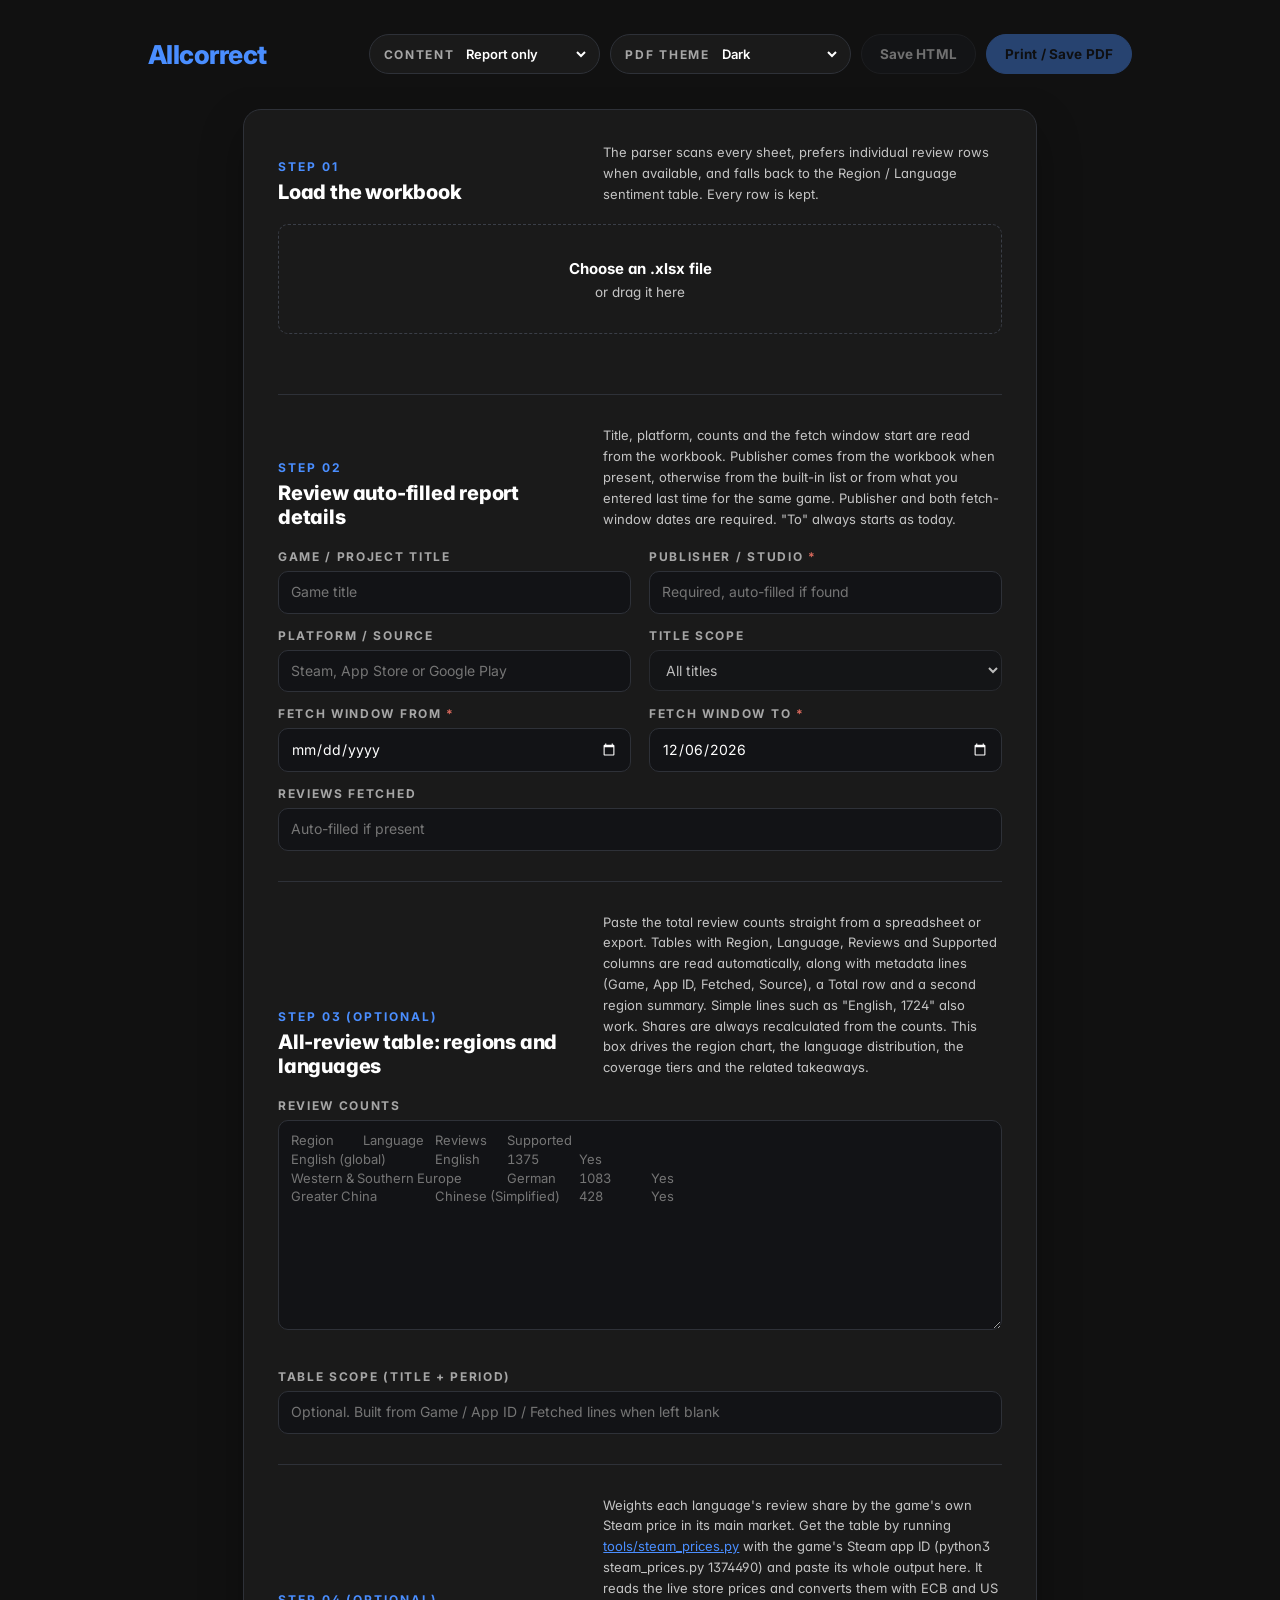
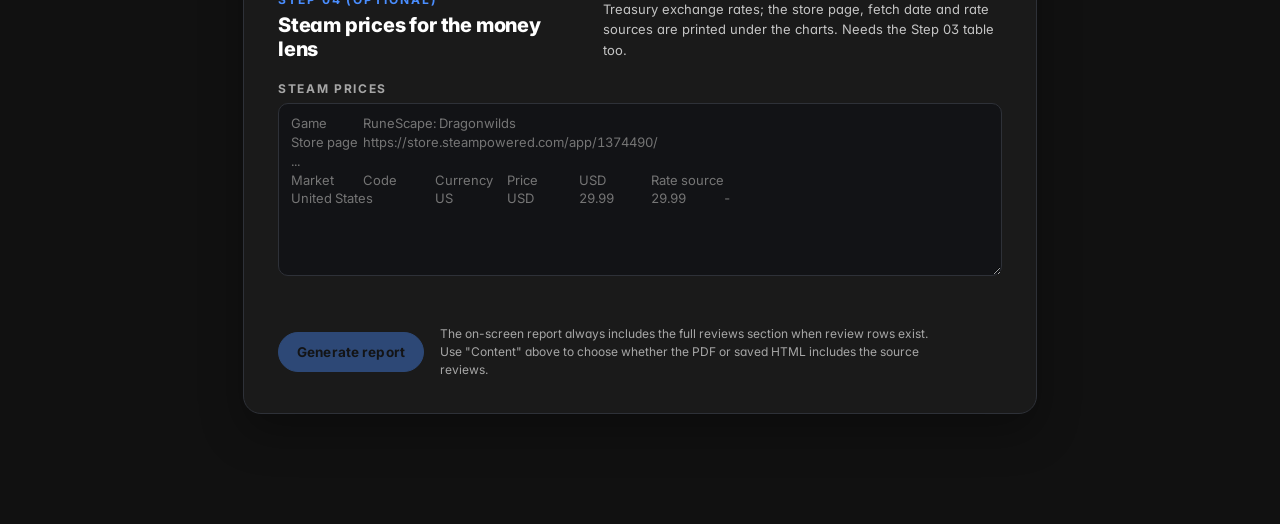
==== index.html @ 09faed77 "Drop the analysed count from the report and form The report now states only reviews fetched and play" ====
<!DOCTYPE html>
<html lang="en">
<head>
  <meta charset="UTF-8">
  <meta name="viewport" content="width=device-width, initial-scale=1.0">
  <title>Allcorrect Sentiment Report Generator</title>
  <link rel="preconnect" href="https://fonts.googleapis.com">
  <link rel="preconnect" href="https://fonts.gstatic.com" crossorigin>
  <link href="https://fonts.googleapis.com/css2?family=Inter:wght@400;500;600;700;800&display=swap" rel="stylesheet">
  <link rel="stylesheet" href="styles.css?v=20261109e">
</head>
<body>

<div class="app-shell">
  <div class="toolbar no-print">
    <div class="brand-lockup">
      <div class="brand-mark"><span class="name">Allcorrect</span></div>
      <span class="tag">Sentiment report generator</span>
    </div>
    <div class="toolbar-actions">
      <label class="print-control" for="printMode">
        <span>Content</span>
        <select id="printMode">
          <option value="report">Report only</option>
          <option value="report-reviews">Report + reviews</option>
        </select>
      </label>
      <label class="print-control" for="printTheme">
        <span>PDF theme</span>
        <select id="printTheme">
          <option value="dark">Dark</option>
          <option value="light">Light (saves ink)</option>
        </select>
      </label>
      <button id="saveHtmlBtn" disabled title="Download the report as one self-contained HTML file">Save HTML</button>
      <button id="downloadBtn" class="primary" disabled>Print / Save PDF</button>
    </div>
  </div>

  <div class="panel no-print" id="setupPanel">
    <div class="panel-head">
      <div>
        <div class="step-label">Step 01</div>
        <h2>Load the workbook</h2>
      </div>
      <p class="hint">The parser scans every sheet, prefers individual review rows when available, and falls back to the Region / Language sentiment table. Every row is kept.</p>
    </div>

    <div class="dropzone" id="dropzone">
      <strong>Choose an .xlsx file</strong>
      <span>or drag it here</span>
    </div>
    <input type="file" id="fileInput" accept=".xlsx,.xls">
    <div class="status-line" id="statusLine"></div>

    <div class="panel-divider"></div>

    <div class="panel-head details-head">
      <div>
        <div class="step-label">Step 02</div>
        <h2>Review auto-filled report details</h2>
      </div>
      <p class="hint">Title, platform, counts and the fetch window start are read from the workbook. Publisher comes from the workbook when present, otherwise from the built-in list or from what you entered last time for the same game. Publisher and both fetch-window dates are required. "To" always starts as today.</p>
    </div>

    <div class="field-grid">
      <div class="field">
        <label for="f-gameTitle">Game / project title</label>
        <input id="f-gameTitle" placeholder="Game title">
      </div>
      <div class="field">
        <label for="f-publisher">Publisher / studio <span class="required-mark" aria-hidden="true">*</span></label>
        <input id="f-publisher" placeholder="Required, auto-filled if found" required aria-required="true">
      </div>
      <div class="field">
        <label for="f-platform">Platform / source</label>
        <input id="f-platform" placeholder="Steam, App Store or Google Play">
      </div>
      <div class="field">
        <label for="f-productFilter">Title scope</label>
        <select id="f-productFilter" disabled>
          <option value="">All titles</option>
        </select>
      </div>
      <div class="field">
        <label for="f-periodFrom">Fetch window from <span class="required-mark" aria-hidden="true">*</span></label>
        <input id="f-periodFrom" type="date" required aria-required="true">
      </div>
      <div class="field">
        <label for="f-periodTo">Fetch window to <span class="required-mark" aria-hidden="true">*</span></label>
        <input id="f-periodTo" type="date" required aria-required="true">
      </div>
      <div class="field span2">
        <label for="f-fetched">Reviews fetched</label>
        <input id="f-fetched" placeholder="Auto-filled if present">
      </div>
    </div>

    <div class="panel-divider"></div>
    <div class="panel-head details-head">
      <div>
        <div class="step-label">Step 03 (optional)</div>
        <h2>All-review table: regions and languages</h2>
      </div>
      <p class="hint">Paste the total review counts straight from a spreadsheet or export. Tables with Region, Language, Reviews and Supported columns are read automatically, along with metadata lines (Game, App ID, Fetched, Source), a Total row and a second region summary. Simple lines such as "English, 1724" also work. Shares are always recalculated from the counts. This box drives the region chart, the language distribution, the coverage tiers and the related takeaways.</p>
    </div>
    <div class="field-grid">
      <div class="field span2">
        <label for="f-marketTable">Review counts</label>
        <textarea id="f-marketTable" rows="10" spellcheck="false" placeholder="Region&#9;Language&#9;Reviews&#9;Supported&#10;English (global)&#9;English&#9;1375&#9;Yes&#10;Western &amp; Southern Europe&#9;German&#9;1083&#9;Yes&#10;Greater China&#9;Chinese (Simplified)&#9;428&#9;Yes"></textarea>
        <div class="field-note" id="marketNote" aria-live="polite"></div>
      </div>
      <div class="field span2">
        <label for="f-marketScope">Table scope (title + period)</label>
        <input id="f-marketScope" placeholder="Optional. Built from Game / App ID / Fetched lines when left blank">
      </div>
    </div>

    <div class="panel-divider"></div>
    <div class="panel-head details-head">
      <div>
        <div class="step-label">Step 04 (optional)</div>
        <h2>Steam prices for the money lens</h2>
      </div>
      <p class="hint">Weights each language's review share by the game's own Steam price in its main market. Get the table by running <a href="tools/steam_prices.py" download>tools/steam_prices.py</a> with the game's Steam app ID (python3 steam_prices.py 1374490) and paste its whole output here. It reads the live store prices and converts them with ECB and US Treasury exchange rates; the store page, fetch date and rate sources are printed under the charts. Needs the Step 03 table too.</p>
    </div>
    <div class="field-grid">
      <div class="field span2">
        <label for="f-priceTable">Steam prices</label>
        <textarea id="f-priceTable" rows="8" spellcheck="false" placeholder="Game&#9;RuneScape: Dragonwilds&#10;Store page&#9;https://store.steampowered.com/app/1374490/&#10;...&#10;Market&#9;Code&#9;Currency&#9;Price&#9;USD&#9;Rate source&#10;United States&#9;US&#9;USD&#9;29.99&#9;29.99&#9;-"></textarea>
        <div class="field-note" id="priceNote" aria-live="polite"></div>
      </div>
    </div>

    <div class="panel-actions">
      <button id="generateBtn" class="primary" disabled>Generate report</button>
      <span class="action-note">The on-screen report always includes the full reviews section when review rows exist. Use "Content" above to choose whether the PDF or saved HTML includes the source reviews.</span>
    </div>
  </div>

  <div id="report"></div>
</div>

  <script src="app.js?v=20261109e"></script>
</body>
</html>
---- styles.css ----
/* ============================================================
   Allcorrect Sentiment Report

   1. Tokens          colours, type scale, spacing scale
   2. App chrome      toolbar, setup panel, form
   3. Document shell  cover / report flow / reviews + print rules
   4. Components      sections, cards, charts, tables
   5. Cover
   6. Reviews

   Look and feel follows the Allcorrect market research reports:
   neutral near-black pages, one brand blue, outlined cards,
   numbered uppercase eyebrows and Inter for everything.

   Spacing rule: components never set outer margins. Vertical gaps
   come from the flow rules in "Document flow" so every section
   uses the same rhythm.
   ============================================================ */

/* ---------- 1. Tokens ---------- */
:root{
  color-scheme:dark;

  --bg-app:        #111111;   /* behind the pages, on screen only */
  --bg:            #1a1a1a;   /* report page */
  --bg-panel:      #1a1a1a;
  --bg-card:       #17191e;   /* inside outlined cards */
  --bg-input:      #121316;
  --line:          #2e3138;
  --line-soft:     #26282d;
  --rule:          #3a3a3a;   /* table header and region rules */
  --rule-soft:     #2a2a2a;
  --rule-axis:     #44474f;
  --ml-reviews:    #8c8c8c;   /* grey bar in the money lens */
  --on-slice:      #0f1114;   /* percent printed on a pie slice */
  --on-slice-3:    #0f1114;
  --on-slice-4:    #0f1114;
  --on-slice-other:#ffffff;
  --blue:          #4a8eff;   /* the one brand blue */
  --blue-hover:    #6aa2ff;
  --blue-soft:     rgba(74,142,255,.12);
  --blue-track:    #232a38;
  --yellow:        #ffd84d;   /* highlight tier and call to action */
  --text:          #ffffff;
  --text-body:     #e6e6e6;
  --text-dim:      #c4c4c4;
  --text-faint:    #a6a6a6;
  --head-gray:     #b0b0b0;   /* table column headings */

  /* sentiment tones (see .tone-* below). Mid-lightness, moderate chroma so they
     read calm on the dark page; validated as a set for colour-blind separation
     (worst pair CVD dE 9.9, normal-vision dE 19.9) and >= 3:1 on --bg-card. */
  --neg:  #b15541;  --neg-rgb:  177,85,65;     /* Negative: brick */
  --req:  #9879cc;  --req-rgb:  152,121,204;   /* Request: soft violet */
  --pos:  #009c89;  --pos-rgb:  0,156,137;     /* Positive: deep teal */
  --oth:  #858a93;  --oth-rgb:  133,138,147;   /* anything else: slate */

  /* UI status colours (form messages only, never data) */
  --red:   #d9695c;
  --green: #3fae95;
  --amber: #d4a64e;

  /* region pie charts: the five Olympic ring colours in ring order (largest region
     first), as rich tones for a dark page. The black ring becomes silver, as the rings
     do on dark backgrounds; red leans raspberry so it stays apart from green for
     colour-blind readers. Validated on --bg-card, all pairs: CVD dE 10.7,
     normal-vision dE 18.8, every slice >= 3:1. */
  --s1: #1881e1;   /* blue */
  --s2: #f0bb3b;   /* gold */
  --s3: #e4e6ea;   /* silver (the black ring) */
  --s4: #5aa832;   /* green */
  --s5: #db428c;   /* raspberry red */
  --s-other: #4b4f57;

  --font-display: "Inter", -apple-system, BlinkMacSystemFont, "Segoe UI", Arial, sans-serif;
  --font-body:    "Inter", -apple-system, BlinkMacSystemFont, "Segoe UI", Arial, sans-serif;
  --font-numeric: "Inter", -apple-system, BlinkMacSystemFont, "Segoe UI", Arial, sans-serif;
  --display-weight: 800;

  /* type scale (report) */
  --fs-label: 12px;      /* UPPERCASE labels */
  --fs-small: 13px;      /* details, legends, captions under values */
  --fs-body:  14.5px;    /* prose, table cells, chart rows */
  --fs-lede:  16px;
  --fs-h2:    34px;
  --fs-h3:    18px;
  --lh-body:  1.6;
  --ls-label: .14em;
  --ls-eyebrow: .16em;

  /* spacing scale */
  --sp-1: 4px;  --sp-2: 8px;  --sp-3: 12px;  --sp-4: 16px;
  --sp-5: 24px; --sp-6: 32px; --sp-7: 56px;

  --radius-card: 18px;
  --radius-sm:   10px;
  --border-card: 2px solid var(--blue);
  --ease: cubic-bezier(.2,.7,.2,1);

  --page-w: 794px;
  --page-h: 1123px;
  --page-pad-x: 58px;
  --page-pad-top: 64px;
  --page-pad-bottom: 64px;
}

*{ box-sizing:border-box; }
html,body{ margin:0; padding:0; }
html{ scroll-behavior:smooth; }
body{
  background:var(--bg-app);
  color:var(--text);
  font-family:var(--font-body);
  font-feature-settings:"cv11" 1,"ss01" 1;
  -webkit-font-smoothing:antialiased;
  -moz-osx-font-smoothing:grayscale;
  text-rendering:optimizeLegibility;
}
::selection{ background:rgba(74,142,255,.35); }

/* Numeric columns align; standalone hero numbers keep proportional figures. */
.tl-y,
.tl-lab,
.tl-range,
.cell-count,
.tbl .num,
.cover-meta-period .m-value{
  font-variant-numeric:tabular-nums lining-nums;
  font-feature-settings:"tnum" 1,"lnum" 1;
}

:focus-visible{
  outline:2px solid var(--blue);
  outline-offset:2px;
}

/* ---------- 2. App chrome ---------- */
.app-shell{
  min-height:100vh;
  display:flex;
  flex-direction:column;
  align-items:center;
  padding:34px 20px 84px;
}

.toolbar{
  position:sticky;
  top:0;
  z-index:10;
  width:100%;
  max-width:calc(var(--page-w) + 190px);
  display:flex;
  align-items:center;
  justify-content:space-between;
  gap:20px;
  margin:-12px 0 22px;
  padding:12px 0;
  background:var(--bg-app);
  border-bottom:1px solid transparent;
}
.brand-lockup .tag{ display:none; }
.brand-lockup{ display:flex; align-items:baseline; gap:12px; }
.brand-mark{ display:flex; align-items:baseline; }
.brand-mark .name{
  font-family:var(--font-display);
  font-weight:800;
  font-size:26px;
  letter-spacing:-.02em;
  color:var(--blue);
}
.brand-lockup .tag{
  font-size:12px;
  font-weight:700;
  color:var(--text-faint);
  letter-spacing:var(--ls-label);
  text-transform:uppercase;
}

.toolbar-actions{ display:flex; align-items:center; gap:10px; flex-wrap:wrap; }
.print-control{
  display:flex;
  align-items:center;
  gap:8px;
  height:40px;
  padding:0 10px 0 14px;
  border:1px solid var(--line);
  border-radius:999px;
  background:var(--bg-panel);
}
.print-control span{
  font-size:12px;
  font-weight:700;
  color:var(--text-faint);
  text-transform:uppercase;
  letter-spacing:var(--ls-label);
  white-space:nowrap;
}
.print-control select{
  border:0;
  outline:0;
  background:transparent;
  color:var(--text);
  font-family:var(--font-body);
  font-size:13px;
  font-weight:600;
  cursor:pointer;
}
.print-control select option{ background:var(--bg-panel); color:var(--text); }

button{
  font-family:var(--font-body);
  font-size:13.5px;
  font-weight:700;
  letter-spacing:.01em;
  height:40px;
  border-radius:999px;
  padding:0 18px;
  border:1px solid var(--line);
  background:var(--bg-card);
  color:var(--text);
  cursor:pointer;
  transition:border-color .2s var(--ease), background .2s var(--ease), transform .2s var(--ease), box-shadow .2s var(--ease);
}
button:hover{ border-color:var(--blue); }
button:active{ transform:translateY(1px); }
button:disabled{ opacity:.4; cursor:not-allowed; transform:none; }
button.primary{
  background:var(--blue);
  border-color:var(--blue);
  color:#0b0d12;
}
button.primary:hover:not(:disabled){
  background:var(--blue-hover);
  box-shadow:0 6px 20px rgba(74,142,255,.28);
}
input[type="file"]{ display:none; }

.panel{
  width:100%;
  max-width:var(--page-w);
  background:var(--bg-panel);
  border:1px solid var(--line);
  border-radius:var(--radius-card);
  padding:32px 34px 34px;
  margin-bottom:26px;
  box-shadow:0 18px 44px rgba(0,0,0,.3);
}
.panel-head{
  display:grid;
  grid-template-columns:1fr 1.35fr;
  gap:30px;
  align-items:end;
  margin-bottom:20px;
}
.panel-head h2{
  font-family:var(--font-display);
  font-weight:800;
  font-size:20px;
  letter-spacing:-.01em;
  line-height:1.2;
  margin:6px 0 0;
}
.step-label{
  font-size:12px;
  font-weight:700;
  letter-spacing:var(--ls-eyebrow);
  text-transform:uppercase;
  color:var(--blue);
}
.panel p.hint{
  color:var(--text-dim);
  font-size:13px;
  line-height:1.6;
  margin:0;
}
.panel-divider{ height:1px; background:var(--line); margin:30px 0; }
.details-head{ margin-bottom:6px; }

.dropzone{
  border:1.5px dashed #3a3e47;
  border-radius:var(--radius-sm);
  min-height:110px;
  padding:28px 20px;
  display:flex;
  flex-direction:column;
  align-items:center;
  justify-content:center;
  gap:6px;
  color:var(--text-dim);
  font-size:13.5px;
  cursor:pointer;
  transition:border-color .2s var(--ease), background .2s var(--ease);
}
.dropzone:hover,.dropzone.drag{ border-color:var(--blue); background:var(--blue-soft); }
.dropzone strong{ color:var(--text); font-size:15px; }
.dropzone .filename{
  margin-top:8px;
  color:var(--green);
  font-size:13px;
  font-weight:600;
  text-align:center;
}

.status-line{
  font-size:13px;
  line-height:1.55;
  color:var(--text-dim);
  margin-top:12px;
  min-height:18px;
}
.status-line.error{ color:var(--red); }
.status-line.ok{ color:var(--green); }
.status-line.warn{ color:var(--amber); }

.field-grid{
  display:grid;
  grid-template-columns:1fr 1fr;
  gap:14px 18px;
  margin-top:20px;
}
.field{ display:flex; flex-direction:column; gap:7px; }
.field.span2{ grid-column:1 / -1; }
.field label{
  font-size:12px;
  font-weight:700;
  letter-spacing:var(--ls-label);
  text-transform:uppercase;
  color:var(--text-faint);
}
.field input,
.field textarea,
.field select{
  width:100%;
  font-family:var(--font-body);
  background:var(--bg-input);
  border:1px solid var(--line);
  border-radius:var(--radius-sm);
  padding:10px 12px;
  color:var(--text);
  font-size:14px;
  line-height:1.45;
  transition:border-color .2s var(--ease), box-shadow .2s var(--ease);
}
.field textarea{
  resize:vertical;
  font-size:13px;
  font-variant-numeric:tabular-nums;
  tab-size:18;
}
.field input:focus,.field textarea:focus,.field select:focus{
  outline:none;
  border-color:var(--blue);
  box-shadow:0 0 0 3px rgba(74,142,255,.14);
}
.required-mark{ color:var(--red); }
.field input[type="date"]{ min-height:40px; cursor:pointer; }
.field input.field-error{
  border-color:var(--red);
  box-shadow:0 0 0 3px rgba(217,105,92,.14);
}
.field-note{
  font-size:12.5px;
  line-height:1.5;
  color:var(--text-faint);
  min-height:18px;
}
.field-note.ok{ color:var(--green); }
.field-note.warn{ color:var(--amber); }
.panel-actions{
  display:flex;
  align-items:center;
  gap:16px;
  margin-top:24px;
}
.action-note{
  font-size:12px;
  line-height:1.5;
  color:var(--text-faint);
  max-width:500px;
}

/* ---------- 3. Document shell ---------- */
#report{
  display:flex;
  flex-direction:column;
  align-items:center;
  gap:var(--sp-5);
  width:100%;
  font-size:var(--fs-body);
  line-height:var(--lh-body);
}
.doc-cover,.doc-flow,.doc-reviews{
  width:var(--page-w);
  background:var(--bg);
  border:1px solid #232323;
  border-radius:6px;
  box-shadow:0 24px 60px rgba(0,0,0,.45);
}
.doc-flow,.doc-reviews{
  padding:var(--page-pad-top) var(--page-pad-x) var(--page-pad-bottom);
}
#report,.doc-cover,.doc-flow,.doc-reviews,.section{ scroll-margin-top:76px; }
@media screen and (prefers-reduced-motion:no-preference){
  #report > *{ animation:page-in .5s var(--ease) both; }
  #report > *:nth-child(2){ animation-delay:.06s; }
  #report > *:nth-child(3){ animation-delay:.12s; }
  @keyframes page-in{ from{ opacity:0; transform:translateY(12px); } to{ opacity:1; transform:none; } }
}

/* Tone variables: every coloured component reads --tone / --tone-rgb / --on-tone. */
.tone-negative{ --tone:var(--neg); --tone-rgb:var(--neg-rgb); --on-tone:#ffffff; }
.tone-request { --tone:var(--req); --tone-rgb:var(--req-rgb); --on-tone:#121016; }
.tone-positive{ --tone:var(--pos); --tone-rgb:var(--pos-rgb); --on-tone:#0b1513; }
.tone-other   { --tone:var(--oth); --tone-rgb:var(--oth-rgb); --on-tone:#111316; }

/* ---------- Document flow (the one place vertical rhythm is defined) ---------- */
.section{ margin-top:var(--sp-7); }
.section:first-child{ margin-top:0; }
.section-head{
  margin-bottom:var(--sp-5);
  break-after:avoid;
  break-inside:avoid;
}
.section-head > * + *{ margin-top:14px; }
.section-head > .eyebrow + .section-title{ margin-top:18px; }
.section > * + *{ margin-top:var(--sp-4); }
.block > * + *{ margin-top:var(--sp-4); }

.eyebrow{
  margin:0;
  font-size:12.5px;
  font-weight:700;
  line-height:1.4;
  letter-spacing:var(--ls-eyebrow);
  text-transform:uppercase;
  color:var(--blue);
}
.section-title{
  font-family:var(--font-display);
  font-weight:var(--display-weight);
  font-size:var(--fs-h2);
  line-height:1.15;
  letter-spacing:-.025em;
  color:var(--text);
  margin:0;
  max-width:100%;
  text-wrap:balance;
}
.section-title .hl{ color:var(--blue); }
.how-to-read{
  margin:0;
  max-width:640px;
  font-size:var(--fs-lede);
  line-height:1.6;
  color:var(--text-dim);
  text-wrap:pretty;
}

/* ---------- 4. Components ---------- */
.block{
  border:var(--border-card);
  border-radius:var(--radius-card);
  background:var(--bg-card);
  padding:28px;
  break-inside:avoid;
}
.block.splittable{ break-inside:auto; }
.block-head > * + *{ margin-top:var(--sp-1); }
.block-label{
  font-size:var(--fs-label);
  font-weight:700;
  letter-spacing:var(--ls-label);
  text-transform:uppercase;
  color:var(--blue);
}
.block-title{
  font-family:var(--font-display);
  font-size:17px;
  font-weight:700;
  line-height:1.35;
  letter-spacing:-.01em;
  color:var(--text);
  text-wrap:pretty;
}
.summary-text{
  margin:0;
  font-size:17px;
  line-height:1.65;
  color:var(--text-body);
  text-wrap:pretty;
}
.block-kicker{ font-size:var(--fs-small); color:var(--text-dim); }

.legend{
  display:flex;
  flex-wrap:wrap;
  gap:var(--sp-1) var(--sp-4);
  font-size:var(--fs-small);
  color:var(--text-dim);
}
.legend span{ white-space:nowrap; }
.dot{
  display:inline-block;
  width:8px;
  height:8px;
  margin-right:6px;
  border-radius:2px;
  background:var(--tone);
  vertical-align:0;
}

/* KPI tiles (hero numbers) */
.kpi-grid{
  display:grid;
  grid-template-columns:repeat(2,minmax(0,1fr));
  gap:var(--sp-4);
}
.kpi-grid.cols-3{ grid-template-columns:repeat(3,minmax(0,1fr)); }
.kpi-grid.cols-4{ grid-template-columns:repeat(4,minmax(0,1fr)); gap:var(--sp-3); }
.kpi-grid.cols-4 .kpi{ padding:16px 16px 14px; }
.kpi-grid.cols-4 .kpi-value{ font-size:28px; }
.kpi{
  padding:20px 24px 18px;
  border:var(--border-card);
  border-radius:var(--radius-card);
  background:var(--bg-card);
  break-inside:avoid;
  min-width:0;
}
.kpi-value{
  font-family:var(--font-display);
  font-weight:800;
  font-size:34px;
  line-height:1.1;
  letter-spacing:-.02em;
  color:var(--blue);
  overflow-wrap:anywhere;
}
.kpi-label{
  margin-top:8px;
  font-size:12px;
  font-weight:700;
  line-height:1.4;
  letter-spacing:var(--ls-label);
  text-transform:uppercase;
  color:var(--text-body);
}

/* Text cards (findings, method notes) */
.card-grid{
  display:grid;
  grid-template-columns:repeat(3,minmax(0,1fr));
  gap:var(--sp-4);
}
.card-grid.cols-2{ grid-template-columns:repeat(2,minmax(0,1fr)); }
.info-card{
  padding:24px 22px 26px;
  border:var(--border-card);
  border-radius:var(--radius-card);
  background:var(--bg-card);
  break-inside:avoid;
  min-width:0;
}
.info-card h3{
  margin:0 0 12px;
  font-family:var(--font-display);
  font-weight:700;
  font-size:var(--fs-h3);
  line-height:1.3;
  letter-spacing:-.01em;
  color:var(--text);
  text-wrap:balance;
}
.info-card p{
  margin:0;
  font-size:13.5px;
  line-height:1.65;
  color:var(--text-body);
  text-wrap:pretty;
}
.info-card p + p{ margin-top:10px; }

/* Bars */
.bar-rows{ display:flex; flex-direction:column; gap:var(--sp-3); }
.bar-row{
  display:grid;
  grid-template-columns:var(--label-w,150px) 1fr var(--value-w,60px);
  align-items:center;
  gap:var(--sp-3);
  min-height:28px;
}
.bar-row.product{ --label-w:200px; }
.bar-row .lang{ font-size:var(--fs-body); font-weight:500; overflow-wrap:anywhere; }
.bar-row .total{
  font-size:var(--fs-small);
  color:var(--text-dim);
  text-align:right;
  font-variant-numeric:tabular-nums;
}
.bar-track{
  display:flex;
  height:18px;
  overflow:hidden;
  border-radius:999px;
  background:var(--blue-track);
}
.bar-track.tall{ height:26px; }
.bar-fill{ display:flex; height:100%; gap:2px; }
.bar-seg{
  display:flex;
  align-items:center;
  justify-content:center;
  height:100%;
  min-width:0;
  overflow:hidden;
  font-size:12px;
  font-weight:700;
  color:var(--on-tone,var(--text));
  background:var(--tone);
}

/* Tables */
.tbl{ width:100%; border-collapse:collapse; font-size:var(--fs-body); }
.tbl thead{ display:table-header-group; }
.tbl thead th{
  padding:0 var(--sp-2) var(--sp-3);
  border-bottom:1px solid var(--rule);
  text-align:left;
  font-size:var(--fs-label);
  font-weight:700;
  letter-spacing:var(--ls-label);
  text-transform:uppercase;
  color:var(--head-gray);
}
.tbl td{
  padding:7px var(--sp-2);
  border-bottom:1px solid var(--line-soft);
  vertical-align:middle;
}
.tbl tr{ break-inside:avoid; }
.tbl tbody tr:nth-child(-n+2){ break-after:avoid; }
.tbl tbody tr:nth-last-child(-n+2){ break-before:avoid; }
.tbl .num{ text-align:right; }
.tbl .strong,.tbl .row-total{ font-weight:700; }
.tbl.breakdown{ table-layout:fixed; }
.tbl.breakdown th:nth-child(1),.tbl.breakdown th:nth-child(2){ width:21%; }
.tbl.breakdown .num{ text-align:center; }
.tbl.breakdown tr.region-start td{ border-top:1px solid var(--rule); }
.tbl.breakdown td.region{ font-weight:700; overflow-wrap:anywhere; }
.tbl.breakdown td.lang{ color:var(--text-dim); overflow-wrap:anywhere; }
.cell-count{
  display:inline-block;
  min-width:30px;
  padding:3px 8px;
  border-radius:6px;
  font-size:var(--fs-small);
  font-weight:700;
  background:var(--tone);
  color:var(--on-tone);
}
.cell-count.zero{ background:transparent; color:var(--text-faint); font-weight:500; }

/* Timeline: one dot per review, stacked by week, on an even time axis */
.tl-chart{ position:relative; padding-left:6px; padding-right:6px; }
.tl-chart.has-y{ padding-left:34px; }
.tl-plot{ position:relative; }
.tl-grid{
  position:absolute;
  left:0;
  right:0;
  height:1px;
  background:var(--line);
  opacity:.6;
}
.tl-grid.base{ opacity:1; background:var(--rule-axis); }
.tl-y{
  position:absolute;
  right:100%;
  margin-right:8px;
  transform:translateY(50%);
  font-size:var(--fs-label);
  line-height:1;
  color:var(--text-faint);
}
.tl-wk{
  position:absolute;
  bottom:0;
  display:flex;
  flex-direction:column-reverse;
  align-items:center;
}
.tl-wk.wrap{ flex-wrap:wrap; align-content:center; align-items:flex-start; }
.tl-dot{
  display:block;
  flex:none;
  border-radius:50%;
  background:var(--tone);
  border:1px solid rgba(0,0,0,.4);
}
.tl-dot.sm{ border:0; }
.tl-x{ position:relative; height:46px; }
.tl-tick{
  position:absolute;
  top:0;
  width:1px;
  height:4px;
  background:var(--rule-axis);
  transform:translateX(-.5px);
}
.tl-tick.major{ height:7px; background:var(--text-faint); }
.tl-tick.yr{ height:10px; background:var(--text-dim); }
.tl-lab{
  position:absolute;
  top:11px;
  transform:translateX(-50%);
  font-size:var(--fs-label);
  line-height:1.25;
  text-align:center;
  white-space:nowrap;
  color:var(--text-dim);
}
.tl-lab small{ display:block; font-size:var(--fs-label); font-weight:700; color:var(--text-faint); }
.tl-range{
  display:flex;
  justify-content:space-between;
  margin-top:var(--sp-2);
  font-size:var(--fs-label);
  letter-spacing:.04em;
  color:var(--text-faint);
}

/* Aggregate distribution: language / localized / bar / reviews / share */
.tbl.distribution{ table-layout:fixed; }
.tbl.distribution thead th{ padding:0 var(--sp-3) var(--sp-3) 0; }
.tbl.distribution thead th:last-child{ padding-right:0; }
.tbl.distribution thead th.c-lang{ width:28%; }
.tbl.distribution thead th.c-loc{ width:16%; }
.tbl.distribution thead th.c-rev{ width:13%; }
.tbl.distribution thead th.c-share{ width:11%; }
.tbl.distribution td{
  padding:5px 0;
  border-bottom:1px solid var(--rule-soft);
  font-size:15px;
  line-height:1.35;
}
.tbl.distribution tbody tr:last-child td{ border-bottom:0; }
.tbl.distribution td.lang-name{ padding-right:var(--sp-3); font-weight:500; color:var(--text); overflow-wrap:anywhere; }
.tbl.distribution td.dist{ padding-right:var(--sp-5); }
.tbl.distribution td.reviews{ color:var(--text); }
.tbl.distribution td.share{ font-weight:600; color:var(--blue); }
.tbl.distribution tr.empty td{ color:var(--text-faint); }
.loc-yes{ color:var(--blue); }
.loc-no{ color:var(--text-faint); }
.dist-track{
  height:10px;
  overflow:hidden;
  border-radius:999px;
  background:var(--blue-track);
}
.dist-fill{
  display:block;
  height:100%;
  min-width:3px;
  border-radius:999px;
  background:var(--blue);
}

/* Region donut + ranked legend */
.region-chart{
  display:grid;
  grid-template-columns:230px minmax(0,1fr);
  gap:var(--sp-6);
  align-items:center;
}
.donut{ display:block; width:100%; height:auto; overflow:visible; }
.donut-seg{
  stroke:var(--bg-card);
  stroke-width:2;
  stroke-linejoin:round;
}
.donut-total{
  font-family:var(--font-display);
  font-weight:800;
  font-size:30px;
  letter-spacing:-.02em;
  fill:var(--text);
}
.donut-label{
  font-size:12.5px;
  font-weight:700;
  letter-spacing:.05em;
  fill:var(--text-dim);
}
.donut-pct{
  font-size:12.5px;
  font-weight:700;
  fill:var(--on-slice);
}
.donut-pct.s3{ fill:var(--on-slice-3); }
.donut-pct.s4{ fill:var(--on-slice-4); }
.donut-pct.s-other{ fill:var(--on-slice-other); }
.s1{ --c:var(--s1); } .s2{ --c:var(--s2); } .s3{ --c:var(--s3); }
.s4{ --c:var(--s4); } .s5{ --c:var(--s5); } .s-other{ --c:var(--s-other); }
.donut-seg{ fill:var(--c); }
.region-list{ display:flex; flex-direction:column; }
.region-row{
  display:grid;
  grid-template-columns:12px minmax(0,1fr) 72px 56px;
  align-items:center;
  gap:10px;
  padding:7px 0;
  border-bottom:1px solid var(--line-soft);
  font-size:13.5px;
}
.region-row:last-child{ border-bottom:0; }
.region-row .sw{ width:10px; height:10px; border-radius:3px; background:var(--c); }
.region-row .nm{ font-weight:500; overflow-wrap:anywhere; }
.region-row .nm small{ display:block; font-size:12px; font-weight:400; color:var(--text-faint); }
.region-row .ct{ text-align:right; font-variant-numeric:tabular-nums; }
.region-row .sh{ text-align:right; font-weight:600; color:var(--blue); font-variant-numeric:tabular-nums; }
.region-head{
  display:grid;
  grid-template-columns:12px minmax(0,1fr) 72px 56px;
  gap:10px;
  padding-bottom:8px;
  border-bottom:1px solid var(--rule);
  font-size:12px;
  font-weight:700;
  letter-spacing:var(--ls-label);
  text-transform:uppercase;
  color:var(--head-gray);
}
.region-head span:nth-child(3),.region-head span:nth-child(4){ text-align:right; }

.block-sub{
  break-inside:avoid;
  margin-top:var(--sp-5) !important;
  padding-top:var(--sp-5);
  border-top:1px solid var(--line-soft);
}
.block-sub > * + *{ margin-top:var(--sp-3); }
.tbl.region-sentiment{ table-layout:fixed; font-size:13.5px; }
.tbl.region-sentiment th:nth-child(1){ width:27%; }
.tbl.region-sentiment th:nth-child(2){ width:21%; }
.tbl.region-sentiment th:nth-child(n+3){ width:13%; }
.tbl.region-sentiment thead th{ letter-spacing:.08em; padding-left:var(--sp-2); }
.tbl.region-sentiment td.rs-name{ font-weight:600; overflow-wrap:anywhere; }
.tbl.region-sentiment td.rs-bar{ padding-right:var(--sp-4); }
.tbl.region-sentiment td.rs-neg{ font-weight:600; color:var(--text-dim); }
.tbl.region-sentiment .mini-sent{ height:10px; }
.tbl.breakdown td.lang small{
  display:block;
  margin-top:2px;
  font-size:12px;
  color:var(--text-faint);
}
.mini-sent{
  display:flex;
  gap:2px;
  height:8px;
  overflow:hidden;
  border-radius:999px;
  background:var(--blue-track);
}
.mini-sent i{ display:block; min-width:2px; background:var(--tone); }

/* Findings: tag, headline, evidence, quote */
.info-card.finding{ display:flex; flex-direction:column; }
.f-tag{
  margin-bottom:10px;
  font-size:12px;
  font-weight:700;
  letter-spacing:var(--ls-label);
  text-transform:uppercase;
  color:var(--blue);
}
.f-quote{
  margin:14px 0 0;
  padding:2px 0 2px 14px;
  border-left:2px solid var(--rule-axis);
  font-size:13px;
  line-height:1.6;
  font-style:italic;
  color:var(--text-dim);
}
.f-quote cite{
  display:block;
  margin-top:4px;
  font-size:12px;
  font-style:normal;
  letter-spacing:.04em;
  color:var(--text-faint);
}
.info-card.finding > p{ margin-bottom:0; }

/* Coverage tiers */
.tier-grid{
  display:grid;
  grid-template-columns:repeat(var(--tiers,3),minmax(0,1fr));
  gap:var(--sp-4);
}
.tier{
  display:flex;
  flex-direction:column;
  padding:24px 22px 26px;
  border:var(--border-card);
  border-radius:var(--radius-card);
  background:var(--bg-card);
  break-inside:avoid;
  min-width:0;
}
.tier.highlight{ border-color:var(--yellow); }
.tier-label{
  font-size:12px;
  font-weight:700;
  line-height:1.6;
  letter-spacing:var(--ls-label);
  text-transform:uppercase;
  color:var(--text);
}
.tier-reach{
  margin-top:16px;
  font-family:var(--font-display);
  font-weight:800;
  font-size:44px;
  line-height:1;
  letter-spacing:-.03em;
  color:var(--blue);
}
.tier-reach-label{
  margin-top:10px;
  font-size:12px;
  font-weight:700;
  letter-spacing:var(--ls-label);
  text-transform:uppercase;
  color:var(--text-dim);
}
.tier-langs{
  list-style:none;
  margin:20px 0 0;
  padding:0;
}
.tier-langs li{
  display:flex;
  align-items:baseline;
  justify-content:space-between;
  gap:8px;
  padding:5px 0;
  font-size:15px;
  font-weight:600;
}
.tier-langs li small{
  flex:none;
  font-size:12px;
  font-weight:500;
  color:var(--text-faint);
  font-variant-numeric:tabular-nums;
}
.tier-langs li.gap small{ color:var(--yellow); }
.tier-note{
  margin:auto 0 0;
  padding-top:18px;
  font-size:13px;
  line-height:1.6;
  color:var(--text-dim);
}

/* Quotes */
.quote-grid{
  display:grid;
  grid-template-columns:1fr 1fr;
  gap:var(--sp-4);
}
.quote{
  padding:var(--sp-4) 20px 20px;
  border:1px solid var(--line);
  border-top:3px solid var(--tone);
  border-radius:var(--radius-sm);
  background:var(--bg-card);
  break-inside:avoid;
}
.quote > * + *{ margin-top:var(--sp-3); }
.q-head{
  display:flex;
  justify-content:space-between;
  align-items:center;
  font-size:var(--fs-small);
  color:var(--text-dim);
}
.q-head + .q-review{ margin-top:var(--sp-4); }
.q-review + .q-explanation{
  margin-top:var(--sp-4);
  padding-top:var(--sp-3);
  border-top:1px solid var(--line-soft);
}
.q-label{
  margin-bottom:var(--sp-2);
  font-size:var(--fs-label);
  font-weight:700;
  letter-spacing:var(--ls-label);
  text-transform:uppercase;
  color:var(--blue);
}
.quote p{ margin:0; font-size:var(--fs-body); line-height:var(--lh-body); color:var(--text-body); }
.q-explanation p{ color:var(--text-dim); }
.q-meta{ font-size:var(--fs-small); color:var(--text-faint); }
.q-meta a{ color:var(--blue); text-decoration:none; }
.q-meta a:hover{ text-decoration:underline; }

.status-badge{
  display:inline-flex;
  align-items:center;
  min-height:22px;
  padding:3px 10px;
  border:1px solid rgba(var(--tone-rgb),.55);
  border-radius:999px;
  background:rgba(var(--tone-rgb),.1);
  color:var(--tone);
  font-size:var(--fs-label);
  font-weight:700;
  letter-spacing:.08em;
  text-transform:uppercase;
}

/* Money lens: paired bars (reviews vs revenue weight) + price table */
.ml-rows{ display:flex; flex-direction:column; gap:10px; }
.ml-row{
  display:grid;
  grid-template-columns:170px minmax(0,1fr) 108px;
  align-items:center;
  gap:var(--sp-3);
}
.ml-name{ font-size:var(--fs-body); font-weight:500; overflow-wrap:anywhere; }
.ml-bars{ display:flex; flex-direction:column; gap:3px; }
.ml-track{ height:8px; border-radius:999px; background:var(--blue-track); overflow:hidden; }
.ml-fill{ display:block; height:100%; min-width:3px; border-radius:999px; }
.ml-fill.reviews,.ml-key.reviews{ background:var(--ml-reviews); }
.ml-fill.weight,.ml-key.weight{ background:var(--blue); }
.ml-vals{
  display:flex;
  justify-content:flex-end;
  gap:10px;
  font-size:13px;
  font-variant-numeric:tabular-nums;
  white-space:nowrap;
}
.ml-vals span{ color:var(--text-dim); }
.ml-vals b{ color:var(--blue); font-weight:700; min-width:44px; text-align:right; }
.tbl.money{ table-layout:fixed; font-size:13.5px; }
.tbl.money thead th{ padding:0 var(--sp-2) var(--sp-3) 0; }
.tbl.money td{ padding:6px var(--sp-2) 6px 0; }
.tbl.money th.c-lang{ width:24%; }
.tbl.money th.c-mkt{ width:19%; }
.tbl.money th.c-price{ width:18%; }
.tbl.money td.share{ font-weight:600; color:var(--blue); }

/* Notes */
.scope-note{
  font-size:12.5px;
  line-height:1.6;
  color:var(--text-dim);
  overflow-wrap:anywhere;
}
.scope-note a{ color:var(--blue); text-decoration:none; }
.scope-note a:hover{ text-decoration:underline; }
.panel p.hint a{ color:var(--blue); }
.scope-note + .scope-note{ margin-top:var(--sp-1); }

/* ---------- 5. Cover ---------- */
.doc-cover{
  position:relative;
  display:flex;
  flex-direction:column;
  justify-content:flex-start;
  height:var(--page-h);
  padding:0 var(--page-pad-x) 60px;
  overflow:hidden;
  page:cover;
  background:
    radial-gradient(ellipse 70% 38% at 92% 18%, rgba(74,142,255,.20) 0%, rgba(74,142,255,0) 72%),
    radial-gradient(ellipse 60% 30% at 0% 70%, rgba(74,142,255,.07) 0%, rgba(74,142,255,0) 72%),
    linear-gradient(180deg, #1d1f24 0%, #1a1a1a 45%, #181818 100%);
}
.cover-top{
  position:relative;
  z-index:0;
  width:calc(100% + (var(--page-pad-x) * 2));
  margin:0 calc(-1 * var(--page-pad-x));
}
.cover-hero{
  position:relative;
  overflow:hidden;
  -webkit-mask-image:linear-gradient(to bottom,#000 0%,#000 64%,rgba(0,0,0,0) 100%);
  mask-image:linear-gradient(to bottom,#000 0%,#000 64%,rgba(0,0,0,0) 100%);
}
.cover-hero img{ display:block; width:100%; height:auto; }
.cover-glyphs{
  position:absolute;
  top:100%;
  right:22px;
  margin-top:12px;
  z-index:0;
  line-height:0;
  pointer-events:none;
}
.cover-ps-svg{ display:block; width:330px; height:auto; }
.cover-copy{
  position:relative;
  z-index:2;
  flex:1 1 auto;
  min-height:0;
  display:flex;
  flex-direction:column;
  justify-content:flex-end;
  padding-top:40px;
}
.cover-brand-strip{
  display:flex;
  align-items:center;
  gap:18px;
  width:100%;
  max-width:560px;
  min-height:38px;
}
.cover-brand-logo{
  display:block;
  width:auto;
  height:34px;
  max-width:180px;
  object-fit:contain;
  object-position:left center;
  flex:0 0 auto;
}
.cover-brand-services{
  max-width:355px;
  font-size:13px;
  line-height:1.4;
  color:var(--text-dim);
}
.cover-brand-strip + .cover-title-block{ margin-top:38px; }
.cover-title-block{ display:flex; flex-direction:column; max-width:560px; }
.doc-cover .eyebrow{ margin-bottom:20px; font-size:13px; }
.doc-cover h1.report-title{
  margin:0;
  max-width:100%;
  font-family:var(--font-display);
  font-weight:800;
  font-size:64px;
  line-height:1.04;
  letter-spacing:-.035em;
  text-wrap:balance;
  overflow-wrap:break-word;
}
.publisher-line{
  margin-top:16px;
  max-width:100%;
  font-family:var(--font-display);
  font-weight:800;
  font-size:38px;
  line-height:1.1;
  letter-spacing:-.025em;
  color:var(--blue);
  overflow-wrap:break-word;
}
.doc-cover .rule{
  width:72px;
  height:3px;
  margin-top:28px;
  border-radius:3px;
  background:var(--blue);
}
.cover-foot{
  display:flex;
  flex-direction:column;
  gap:22px;
  margin-top:52px;
}
.cover-meta{
  display:grid;
  grid-template-columns:1fr auto;
  align-items:start;
  gap:20px 32px;
  padding-top:22px;
  border-top:1px solid rgba(255,255,255,.12);
}
.cover-meta-left{ display:flex; gap:44px; min-width:0; }
.cover-meta-right{ min-width:0; justify-self:end; text-align:right; }
.cover-meta-item{ min-width:0; }
.cover-meta-period .m-value{ white-space:nowrap; }
.cover-meta .m-label{
  margin-bottom:7px;
  font-size:var(--fs-label);
  font-weight:700;
  letter-spacing:var(--ls-label);
  text-transform:uppercase;
  color:var(--text-faint);
}
.cover-meta .m-value{
  font-size:16px;
  line-height:1.35;
  font-weight:600;
  overflow-wrap:anywhere;
}
.cover-lede{
  margin:0;
  max-width:600px;
  font-size:19px;
  font-weight:400;
  line-height:1.6;
  color:var(--text-dim);
}
.cover-lede b{ font-weight:700; color:var(--text); }

/* ---------- 6. Reviews ---------- */
.reviews-head{
  display:flex;
  justify-content:space-between;
  align-items:flex-end;
  gap:var(--sp-5);
  margin-bottom:var(--sp-5);
  break-after:avoid;
}
.reviews-head .eyebrow{ margin-bottom:14px; }
.review-range{
  font-size:var(--fs-small);
  font-weight:600;
  color:var(--text-faint);
  font-variant-numeric:tabular-nums;
  white-space:nowrap;
}
.review-list{ display:flex; flex-direction:column; gap:var(--sp-3); }
.review-card{
  padding:20px;
  border:1px solid var(--line);
  border-radius:var(--radius-sm);
  background:var(--bg-card);
  break-inside:avoid;
}
.review-card.long{ break-inside:auto; }
.review-card > * + *{ margin-top:var(--sp-3); }
.review-card-head{
  display:flex;
  align-items:center;
  justify-content:space-between;
  gap:var(--sp-3);
}
.review-id{
  font-size:var(--fs-label);
  font-weight:700;
  letter-spacing:var(--ls-label);
  text-transform:uppercase;
  color:var(--text-faint);
}
.review-meta-grid{
  display:grid;
  grid-template-columns:repeat(4,minmax(0,1fr));
  gap:var(--sp-2) var(--sp-3);
  padding:var(--sp-3) 0;
  border-top:1px solid var(--line-soft);
  border-bottom:1px solid var(--line-soft);
}
.review-meta-grid div,.extra-fields div{ min-width:0; }
.review-meta-grid span,.review-link > span,.extra-fields span{
  display:block;
  margin-bottom:3px;
  font-size:12px;
  font-weight:600;
  line-height:1.25;
  letter-spacing:var(--ls-label);
  text-transform:uppercase;
  color:var(--text-faint);
}
.review-meta-grid strong,.extra-fields strong{
  display:block;
  font-size:var(--fs-small);
  line-height:1.35;
  font-weight:600;
  overflow-wrap:anywhere;
}
.review-text-grid{ display:grid; grid-template-columns:1fr 1fr; gap:var(--sp-3); }
.review-text-grid.single{ grid-template-columns:1fr; }
.review-text-block{ min-width:0; }
.review-text-block.summary-block{
  grid-column:1 / -1;
  padding-top:var(--sp-3);
  border-top:1px solid var(--line-soft);
}
.review-field-label{
  margin-bottom:var(--sp-1);
  font-size:var(--fs-label);
  font-weight:700;
  letter-spacing:var(--ls-label);
  text-transform:uppercase;
  color:var(--blue);
}
.review-copy{
  white-space:pre-wrap;
  overflow-wrap:anywhere;
  color:var(--text-body);
  font-size:var(--fs-small);
  line-height:var(--lh-body);
}
.review-link{
  padding-top:var(--sp-3);
  border-top:1px solid var(--line-soft);
  font-size:var(--fs-small);
  line-height:1.4;
  overflow-wrap:anywhere;
}
.review-link a{ color:var(--blue); text-decoration:none; }
.raw-url{ color:var(--text-dim); }
.extra-fields{
  display:grid;
  grid-template-columns:repeat(3,1fr);
  gap:var(--sp-2) var(--sp-3);
  padding-top:var(--sp-3);
  border-top:1px solid var(--line-soft);
}
.extra-fields .review-field-label{ grid-column:1 / -1; margin-bottom:0; }

/* ---------- Saved HTML copy ---------- */
@media screen{ body.exported .app-shell{ padding-top:40px; } }

/* ---------- Print ----------
   Cover = one full-bleed A4 page (named page "cover", no margins, no footer).
   Report + reviews flow across A4 pages with margins and a running footer
   (title, site, page number are written by PrintController). */
@page{
  size:A4;
  margin:16mm 14mm 20mm;
  background:#1a1a1a;
} /* keep in sync with --bg */
@page cover{ size:A4; margin:0; @bottom-left{ content:none; } @bottom-center{ content:none; } @bottom-right{ content:none; } }

@media print{
  html,body{
    background:var(--bg);
    -webkit-print-color-adjust:exact;
    print-color-adjust:exact;
  }
  .no-print{ display:none !important; }
  .app-shell{ display:block; min-height:0; padding:0; }
  #report{ display:block; }
  #report > *{ animation:none !important; }
  .doc-cover{
    width:210mm;
    height:297mm;
    margin:0;
    border:0;
    border-radius:0;
    box-shadow:none;
    break-after:page;
    page-break-after:always;
  }
  .doc-flow,.doc-reviews{
    width:auto;
    padding:0;
    border:0;
    border-radius:0;
    background:transparent;
    box-shadow:none;
  }
  .doc-reviews{ break-before:page; page-break-before:always; }
  .section.page-start{ break-before:page; page-break-before:always; margin-top:0; }

  /* Chromium PDF output is unreliable with CSS masks on large images.
     Use the same visual fade with a normal overlay while printing. */
  .cover-hero{ -webkit-mask-image:none !important; mask-image:none !important; }
  .cover-hero::after{
    content:"";
    position:absolute;
    inset:0;
    background:linear-gradient(to bottom,rgba(26,26,26,0) 0%,rgba(26,26,26,0) 62%,rgba(26,26,26,.75) 84%,var(--bg) 100%);
    pointer-events:none;
  }
  .cover-hero img{ width:100%; max-width:none; }

  /* Light theme for printing: saves ink. Screen and the cover page stay dark. */
  :root.print-light{
    --bg:#ffffff; --bg-card:#ffffff;
    --line:#d5d8de; --line-soft:#e6e8ec;
    --rule:#aeb3bc; --rule-soft:#e6e8ec; --rule-axis:#9aa0aa;
    --blue:#1f66d6; --blue-track:#e3e8f1; --yellow:#c99700;
    --text:#14161a; --text-body:#2a2d33; --text-dim:#4a4e57; --text-faint:#666b75; --head-gray:#5a5f69;
    --ml-reviews:#8a8f98;
    /* pie colours re-stepped for white: all pairs CVD dE 12, normal-vision dE 23, >= 3:1; the black ring is real black here */
    --s2:#c98500; --s3:#23262c; --s4:#1b6b3a; --s5:#d63a86; --s-other:#a9aeb7;
    --on-slice-3:#ffffff; --on-slice-4:#ffffff; --on-slice-other:#0f1114;
  }
  :root.print-light .doc-cover{
    --bg:#1a1a1a; --text:#ffffff; --text-dim:#c4c4c4; --text-faint:#a6a6a6; --blue:#4a8eff;
    color:#ffffff;
  }
  /* Tighter rows on paper, so tables and region blocks stay on one page where they can. */
  .region-row{ padding:4px 0; }
  .block-sub{ margin-top:var(--sp-4) !important; padding-top:var(--sp-4); }
  .cell-count{ padding:1px 8px; }
  .tbl.region-sentiment td{ padding:3px var(--sp-2); }
  .tbl.breakdown td{ padding:4px var(--sp-2); }
  .tbl.distribution td{ padding:1px 0; font-size:13.5px; }
  .tbl.money td{ padding:3px var(--sp-2) 3px 0; }
  body.print-report-only .doc-reviews{ display:none !important; }
  a{ color:inherit; }
}

@media screen and (max-width:860px){
  :root{
    --page-w:96vw;
    --page-pad-x:5vw;
    --fs-h2:28px;
  }
  .toolbar{ flex-direction:column; align-items:stretch; position:static; }
  .toolbar-actions{ justify-content:space-between; }
  .panel{ padding:24px 20px; }
  .panel-head{ grid-template-columns:1fr; gap:8px; }
  .field-grid{ grid-template-columns:1fr; }
  .doc-cover{ height:auto; min-height:calc(var(--page-w) * 1.414); }
  .cover-meta{ grid-template-columns:1fr; }
  .cover-meta-right{ justify-self:start; text-align:left; }
  .cover-title-block{ max-width:none; }
  .cover-glyphs{ right:2vw; margin-top:10px; }
  .cover-ps-svg{ width:200px; }
  .cover-brand-strip{ align-items:flex-start; gap:12px; }
  .cover-brand-logo{ height:28px; max-width:145px; }
  .cover-brand-services{ font-size:12px; }
  .doc-cover h1.report-title{ font-size:44px; }
  .publisher-line{ font-size:28px; }
  .review-meta-grid{ grid-template-columns:1fr 1fr; }
  .quote-grid,.card-grid,.card-grid.cols-2,.tier-grid{ grid-template-columns:1fr; }
  .kpi-grid.cols-3,.kpi-grid.cols-4{ grid-template-columns:repeat(2,minmax(0,1fr)); }
  .region-chart{ grid-template-columns:1fr; }
  .ml-row{ grid-template-columns:96px minmax(0,1fr) 92px; gap:8px; }
  .tbl.region-sentiment th:nth-child(2),.tbl.region-sentiment td.rs-bar{ display:none; }
  .ml-name{ font-size:12.5px; }
  .region-chart .donut{ max-width:240px; margin:0 auto; }
}
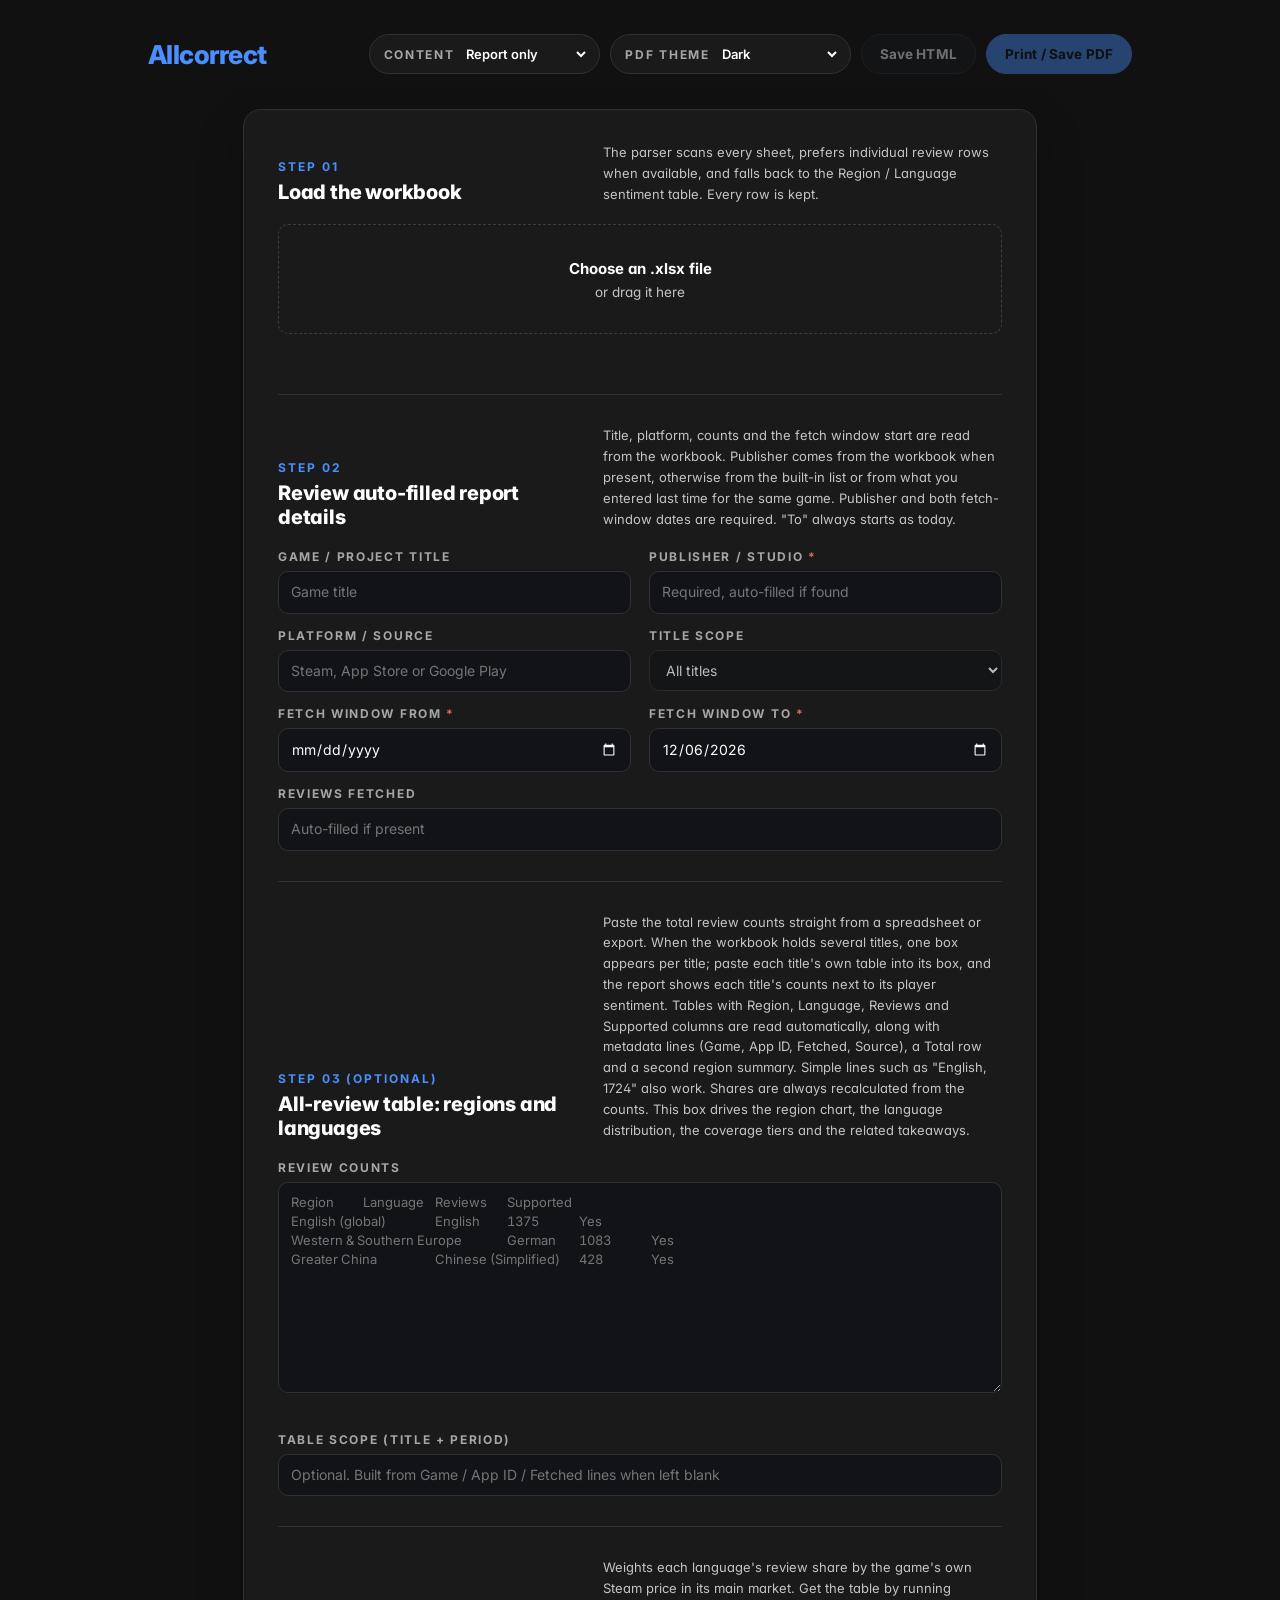
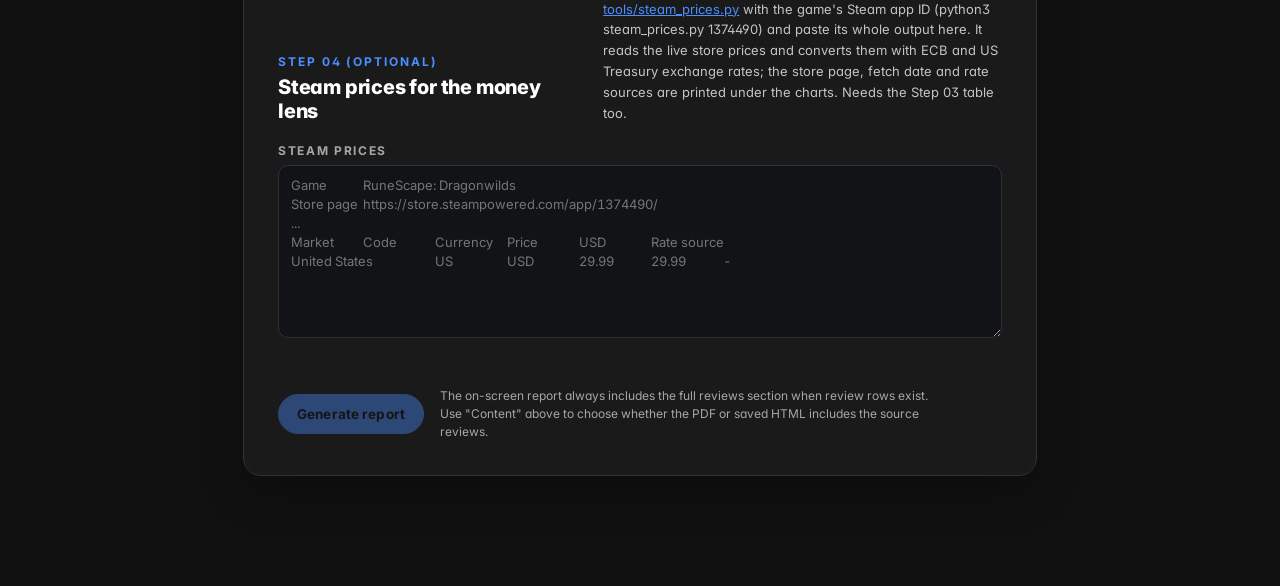
==== commit a339ec50: "Step 03 per title: one review count box per game With several titles in the workbook, Step 03 shows " ====
--- a/index.html
+++ b/index.html
@@ -7,7 +7,7 @@
   <link rel="preconnect" href="https://fonts.googleapis.com">
   <link rel="preconnect" href="https://fonts.gstatic.com" crossorigin>
   <link href="https://fonts.googleapis.com/css2?family=Inter:wght@400;500;600;700;800&display=swap" rel="stylesheet">
-  <link rel="stylesheet" href="styles.css?v=20261109e">
+  <link rel="stylesheet" href="styles.css?v=20261120d">
 </head>
 <body>
 
@@ -102,9 +102,10 @@
         <div class="step-label">Step 03 (optional)</div>
         <h2>All-review table: regions and languages</h2>
       </div>
-      <p class="hint">Paste the total review counts straight from a spreadsheet or export. Tables with Region, Language, Reviews and Supported columns are read automatically, along with metadata lines (Game, App ID, Fetched, Source), a Total row and a second region summary. Simple lines such as "English, 1724" also work. Shares are always recalculated from the counts. This box drives the region chart, the language distribution, the coverage tiers and the related takeaways.</p>
+      <p class="hint">Paste the total review counts straight from a spreadsheet or export. When the workbook holds several titles, one box appears per title; paste each title's own table into its box, and the report shows each title's counts next to its player sentiment. Tables with Region, Language, Reviews and Supported columns are read automatically, along with metadata lines (Game, App ID, Fetched, Source), a Total row and a second region summary. Simple lines such as "English, 1724" also work. Shares are always recalculated from the counts. This box drives the region chart, the language distribution, the coverage tiers and the related takeaways.</p>
     </div>
-    <div class="field-grid">
+    <div class="field-grid" id="marketTitles" hidden></div>
+    <div class="field-grid" id="marketSingle">
       <div class="field span2">
         <label for="f-marketTable">Review counts</label>
         <textarea id="f-marketTable" rows="10" spellcheck="false" placeholder="Region&#9;Language&#9;Reviews&#9;Supported&#10;English (global)&#9;English&#9;1375&#9;Yes&#10;Western &amp; Southern Europe&#9;German&#9;1083&#9;Yes&#10;Greater China&#9;Chinese (Simplified)&#9;428&#9;Yes"></textarea>
@@ -141,6 +142,6 @@
   <div id="report"></div>
 </div>
 
-  <script src="app.js?v=20261109e"></script>
+  <script src="app.js?v=20261120d"></script>
 </body>
 </html>
--- a/styles.css
+++ b/styles.css
@@ -365,6 +365,10 @@
   min-height:18px;
 }
 .field-note.ok{ color:var(--green); }
+/* Step 03 per title: the game title sits above its box, in normal case */
+.title-market label{ font-size:14.5px; letter-spacing:0; text-transform:none; color:var(--text); }
+.label-aside{ margin-left:6px; font-size:12px; font-weight:500; color:var(--text-faint); }
+[hidden]{ display:none !important; }
 .field-note.warn{ color:var(--amber); }
 .panel-actions{
   display:flex;
@@ -590,11 +594,12 @@
   min-height:28px;
 }
 .bar-row.product{ --label-w:200px; }
+.bar-row .lang small{ display:block; font-size:12px; font-weight:400; color:var(--text-faint); }
 .bar-row .lang{ font-size:var(--fs-body); font-weight:500; overflow-wrap:anywhere; }
 .bar-row .total{
   font-size:var(--fs-small);
   color:var(--text-dim);
-  text-align:right;
+  text-align:center;
   font-variant-numeric:tabular-nums;
 }
 .bar-track{
@@ -640,11 +645,14 @@
 .tbl tr{ break-inside:avoid; }
 .tbl tbody tr:nth-child(-n+2){ break-after:avoid; }
 .tbl tbody tr:nth-last-child(-n+2){ break-before:avoid; }
-.tbl .num{ text-align:right; }
+/* Numeric columns: header and values centred on the same axis in every table. */
+.tbl .num{ text-align:center; }
+.tbl.distribution td.num,.tbl.money td.num{ padding-left:var(--sp-2); padding-right:var(--sp-2); }
+/* Headers get the full column width; the left inset cancels the letter-spacing trailing the last letter. */
+.tbl > thead > tr > th.num{ padding-left:var(--ls-label); padding-right:0; }
 .tbl .strong,.tbl .row-total{ font-weight:700; }
 .tbl.breakdown{ table-layout:fixed; }
 .tbl.breakdown th:nth-child(1),.tbl.breakdown th:nth-child(2){ width:21%; }
-.tbl.breakdown .num{ text-align:center; }
 .tbl.breakdown tr.region-start td{ border-top:1px solid var(--rule); }
 .tbl.breakdown td.region{ font-weight:700; overflow-wrap:anywhere; }
 .tbl.breakdown td.lang{ color:var(--text-dim); overflow-wrap:anywhere; }
@@ -732,7 +740,6 @@
 /* Aggregate distribution: language / localized / bar / reviews / share */
 .tbl.distribution{ table-layout:fixed; }
 .tbl.distribution thead th{ padding:0 var(--sp-3) var(--sp-3) 0; }
-.tbl.distribution thead th:last-child{ padding-right:0; }
 .tbl.distribution thead th.c-lang{ width:28%; }
 .tbl.distribution thead th.c-loc{ width:16%; }
 .tbl.distribution thead th.c-rev{ width:13%; }
@@ -816,8 +823,8 @@
 .region-row .sw{ width:10px; height:10px; border-radius:3px; background:var(--c); }
 .region-row .nm{ font-weight:500; overflow-wrap:anywhere; }
 .region-row .nm small{ display:block; font-size:12px; font-weight:400; color:var(--text-faint); }
-.region-row .ct{ text-align:right; font-variant-numeric:tabular-nums; }
-.region-row .sh{ text-align:right; font-weight:600; color:var(--blue); font-variant-numeric:tabular-nums; }
+.region-row .ct{ text-align:center; font-variant-numeric:tabular-nums; }
+.region-row .sh{ text-align:center; font-weight:600; color:var(--blue); font-variant-numeric:tabular-nums; }
 .region-head{
   display:grid;
   grid-template-columns:12px minmax(0,1fr) 72px 56px;
@@ -830,7 +837,7 @@
   text-transform:uppercase;
   color:var(--head-gray);
 }
-.region-head span:nth-child(3),.region-head span:nth-child(4){ text-align:right; }
+.region-head span:nth-child(3),.region-head span:nth-child(4){ text-align:center; }
 
 .block-sub{
   break-inside:avoid;
@@ -848,6 +855,27 @@
 .tbl.region-sentiment td.rs-bar{ padding-right:var(--sp-4); }
 .tbl.region-sentiment td.rs-neg{ font-weight:600; color:var(--text-dim); }
 .tbl.region-sentiment .mini-sent{ height:10px; }
+/* Title by title: all-review counts beside player sentiment, per region */
+.title-name{
+  margin:0 0 var(--sp-2);
+  font-family:var(--font-display);
+  font-size:var(--fs-h3);
+  font-weight:800;
+  color:var(--blue);
+}
+.tbl.title-regions{ table-layout:fixed; font-size:13.5px; }
+.tbl.title-regions thead th{ letter-spacing:.08em; }
+.tbl.title-regions th.c-region{ width:24%; }
+.tbl.title-regions th.c-all{ width:12%; }
+.tbl.title-regions th.c-share{ width:10%; }
+.tbl.title-regions th.c-split{ width:17%; }
+.tbl.title-regions.no-table th.c-region{ width:30%; }
+.tbl.title-regions.no-table th.c-split{ width:25%; }
+.tbl.title-regions td.rs-name{ font-weight:600; overflow-wrap:anywhere; }
+.tbl.title-regions td.rs-bar{ padding-left:var(--sp-3); padding-right:var(--sp-4); }
+.tbl.title-regions td.share{ font-weight:600; color:var(--blue); }
+.tbl.title-regions td.zero-text{ color:var(--text-faint); }
+.tbl.title-regions .mini-sent{ height:10px; }
 .tbl.breakdown td.lang small{
   display:block;
   margin-top:2px;
@@ -891,6 +919,15 @@
   letter-spacing:.04em;
   color:var(--text-faint);
 }
+.f-source{
+  margin-top:14px;
+  font-size:12px;
+  letter-spacing:.04em;
+  color:var(--text-faint);
+  overflow-wrap:anywhere;
+}
+.f-quote a,.f-source a{ color:var(--blue); text-decoration:none; }
+.f-bit{ white-space:nowrap; }
 .info-card.finding > p{ margin-bottom:0; }
 
 /* Coverage tiers */
@@ -1037,15 +1074,16 @@
 .ml-fill.reviews,.ml-key.reviews{ background:var(--ml-reviews); }
 .ml-fill.weight,.ml-key.weight{ background:var(--blue); }
 .ml-vals{
-  display:flex;
-  justify-content:flex-end;
-  gap:10px;
+  display:grid;
+  grid-template-columns:1fr 1fr;
+  gap:4px;
+  text-align:center;
   font-size:13px;
   font-variant-numeric:tabular-nums;
   white-space:nowrap;
 }
 .ml-vals span{ color:var(--text-dim); }
-.ml-vals b{ color:var(--blue); font-weight:700; min-width:44px; text-align:right; }
+.ml-vals b{ color:var(--blue); font-weight:700; }
 .tbl.money{ table-layout:fixed; font-size:13.5px; }
 .tbl.money thead th{ padding:0 var(--sp-2) var(--sp-3) 0; }
 .tbl.money td{ padding:6px var(--sp-2) 6px 0; }
@@ -1395,7 +1433,7 @@
   .region-row{ padding:4px 0; }
   .block-sub{ margin-top:var(--sp-4) !important; padding-top:var(--sp-4); }
   .cell-count{ padding:1px 8px; }
-  .tbl.region-sentiment td{ padding:3px var(--sp-2); }
+  .tbl.region-sentiment td,.tbl.title-regions td{ padding:3px var(--sp-2); }
   .tbl.breakdown td{ padding:4px var(--sp-2); }
   .tbl.distribution td{ padding:1px 0; font-size:13.5px; }
   .tbl.money td{ padding:3px var(--sp-2) 3px 0; }
@@ -1431,6 +1469,7 @@
   .region-chart{ grid-template-columns:1fr; }
   .ml-row{ grid-template-columns:96px minmax(0,1fr) 92px; gap:8px; }
   .tbl.region-sentiment th:nth-child(2),.tbl.region-sentiment td.rs-bar{ display:none; }
+  .tbl.title-regions th.c-split,.tbl.title-regions td.rs-bar{ display:none; }
   .ml-name{ font-size:12.5px; }
   .region-chart .donut{ max-width:240px; margin:0 auto; }
 }
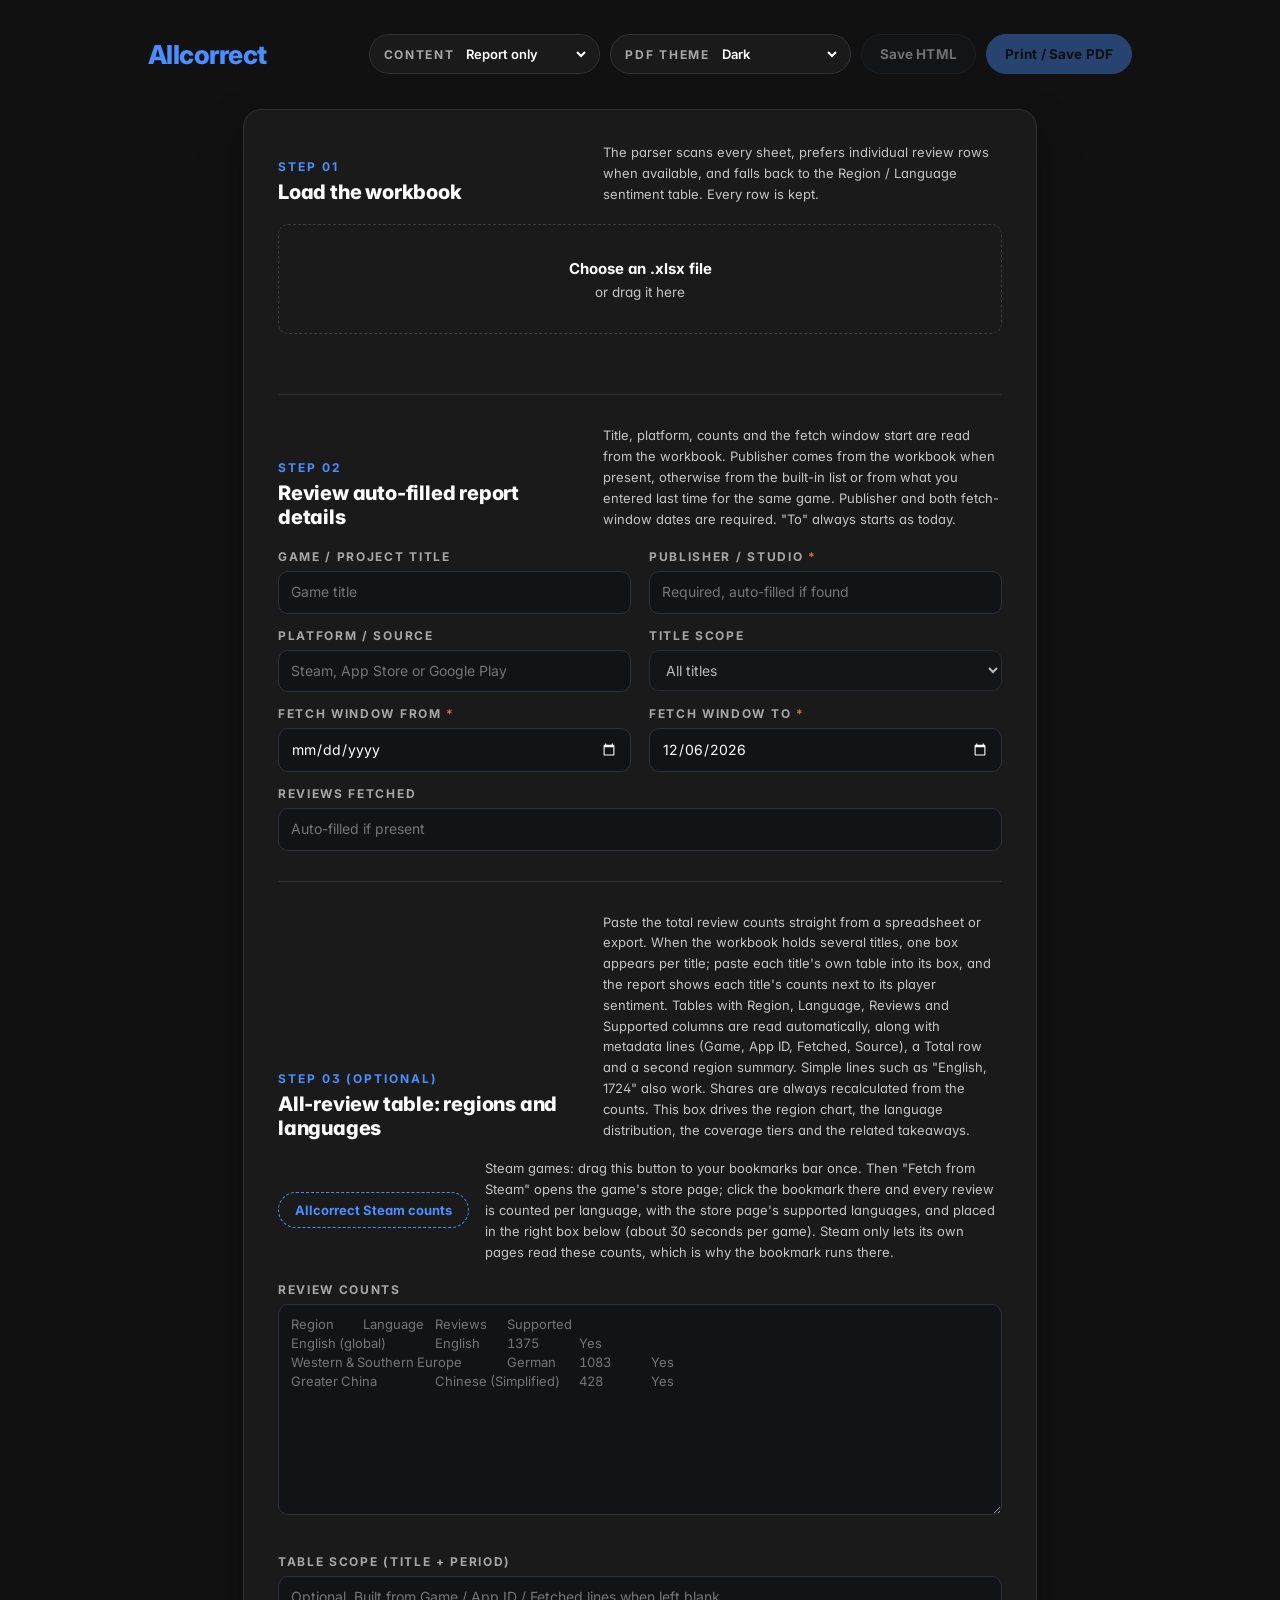
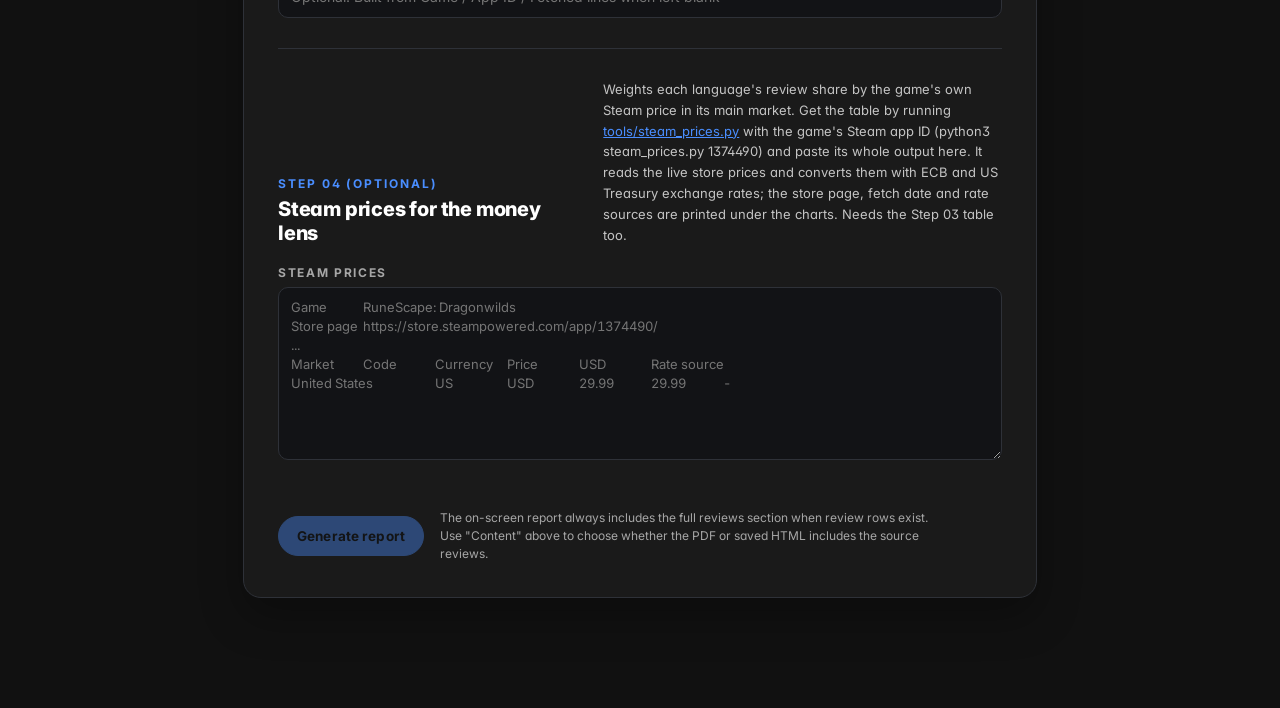
==== commit 5eb09f8c: "Fetch review counts from Steam; per-language title tables Step 03 gains a Fetch from Steam button pe" ====
--- a/index.html
+++ b/index.html
@@ -7,7 +7,7 @@
   <link rel="preconnect" href="https://fonts.googleapis.com">
   <link rel="preconnect" href="https://fonts.gstatic.com" crossorigin>
   <link href="https://fonts.googleapis.com/css2?family=Inter:wght@400;500;600;700;800&display=swap" rel="stylesheet">
-  <link rel="stylesheet" href="styles.css?v=20261120d">
+  <link rel="stylesheet" href="styles.css?v=20261120l">
 </head>
 <body>
 
@@ -104,10 +104,17 @@
       </div>
       <p class="hint">Paste the total review counts straight from a spreadsheet or export. When the workbook holds several titles, one box appears per title; paste each title's own table into its box, and the report shows each title's counts next to its player sentiment. Tables with Region, Language, Reviews and Supported columns are read automatically, along with metadata lines (Game, App ID, Fetched, Source), a Total row and a second region summary. Simple lines such as "English, 1724" also work. Shares are always recalculated from the counts. This box drives the region chart, the language distribution, the coverage tiers and the related takeaways.</p>
     </div>
+    <div class="steam-install">
+      <a class="bookmarklet" id="steamBookmarklet" href="#" title="Drag me to your bookmarks bar">Allcorrect Steam counts</a>
+      <p class="hint" id="steamInstallNote">Steam games: drag this button to your bookmarks bar once. Then "Fetch from Steam" opens the game's store page; click the bookmark there and every review is counted per language, with the store page's supported languages, and placed in the right box below (about 30 seconds per game). Steam only lets its own pages read these counts, which is why the bookmark runs there.</p>
+    </div>
     <div class="field-grid" id="marketTitles" hidden></div>
     <div class="field-grid" id="marketSingle">
       <div class="field span2">
-        <label for="f-marketTable">Review counts</label>
+        <div class="title-market-head">
+          <label for="f-marketTable">Review counts</label>
+          <button type="button" class="steam-btn" id="singleSteamBtn" hidden>Fetch from Steam</button>
+        </div>
         <textarea id="f-marketTable" rows="10" spellcheck="false" placeholder="Region&#9;Language&#9;Reviews&#9;Supported&#10;English (global)&#9;English&#9;1375&#9;Yes&#10;Western &amp; Southern Europe&#9;German&#9;1083&#9;Yes&#10;Greater China&#9;Chinese (Simplified)&#9;428&#9;Yes"></textarea>
         <div class="field-note" id="marketNote" aria-live="polite"></div>
       </div>
@@ -142,6 +149,6 @@
   <div id="report"></div>
 </div>
 
-  <script src="app.js?v=20261120d"></script>
+  <script src="app.js?v=20261120l"></script>
 </body>
 </html>
--- a/styles.css
+++ b/styles.css
@@ -368,6 +368,24 @@
 /* Step 03 per title: the game title sits above its box, in normal case */
 .title-market label{ font-size:14.5px; letter-spacing:0; text-transform:none; color:var(--text); }
 .label-aside{ margin-left:6px; font-size:12px; font-weight:500; color:var(--text-faint); }
+.title-market-head{ display:flex; align-items:center; justify-content:space-between; gap:12px; }
+.steam-btn{ height:32px; padding:0 14px; font-size:12.5px; flex:none; }
+.steam-install{ display:flex; align-items:center; gap:16px; margin-top:18px; }
+.panel .steam-install p.hint{ margin:0; }
+.bookmarklet{
+  flex:none;
+  display:inline-flex;
+  align-items:center;
+  height:36px;
+  padding:0 16px;
+  border-radius:999px;
+  border:1px dashed var(--blue);
+  color:var(--blue);
+  font-size:13px;
+  font-weight:700;
+  text-decoration:none;
+  cursor:grab;
+}
 [hidden]{ display:none !important; }
 .field-note.warn{ color:var(--amber); }
 .panel-actions{
@@ -855,27 +873,33 @@
 .tbl.region-sentiment td.rs-bar{ padding-right:var(--sp-4); }
 .tbl.region-sentiment td.rs-neg{ font-weight:600; color:var(--text-dim); }
 .tbl.region-sentiment .mini-sent{ height:10px; }
-/* Title by title: all-review counts beside player sentiment, per region */
+/* Title by title: all-review counts beside player sentiment, per language */
 .title-name{
   margin:0 0 var(--sp-2);
   font-family:var(--font-display);
   font-size:var(--fs-h3);
   font-weight:800;
   color:var(--blue);
-}
-.tbl.title-regions{ table-layout:fixed; font-size:13.5px; }
-.tbl.title-regions thead th{ letter-spacing:.08em; }
-.tbl.title-regions th.c-region{ width:24%; }
-.tbl.title-regions th.c-all{ width:12%; }
-.tbl.title-regions th.c-share{ width:10%; }
-.tbl.title-regions th.c-split{ width:17%; }
-.tbl.title-regions.no-table th.c-region{ width:30%; }
-.tbl.title-regions.no-table th.c-split{ width:25%; }
-.tbl.title-regions td.rs-name{ font-weight:600; overflow-wrap:anywhere; }
-.tbl.title-regions td.rs-bar{ padding-left:var(--sp-3); padding-right:var(--sp-4); }
-.tbl.title-regions td.share{ font-weight:600; color:var(--blue); }
-.tbl.title-regions td.zero-text{ color:var(--text-faint); }
-.tbl.title-regions .mini-sent{ height:10px; }
+  break-after:avoid;
+}
+.tbl.title-langs{ table-layout:fixed; font-size:13.5px; }
+.tbl.title-langs thead th{ letter-spacing:.04em; }
+.tbl.title-langs th.c-lang{ width:22%; }
+.tbl.title-langs th.c-sup{ width:14%; }
+.tbl.title-langs th.c-all{ width:11%; }
+.tbl.title-langs th.c-share{ width:10%; }
+.tbl.title-langs th.c-split{ width:10%; }
+.tbl.title-langs:not(.with-support) th.c-lang{ width:27%; }
+.tbl.title-langs.no-table th.c-lang{ width:30%; }
+.tbl.title-langs.no-table th.c-split{ width:25%; }
+.tbl.title-langs td.rs-name{ font-weight:600; overflow-wrap:anywhere; }
+.tbl.title-langs td.rs-name small{ display:block; margin-top:2px; font-size:12px; font-weight:400; color:var(--text-faint); }
+.tbl.title-langs td.rs-bar{ padding-left:var(--sp-2); padding-right:var(--sp-2); }
+.tbl.title-langs td.share{ font-weight:600; color:var(--blue); }
+.tbl.title-langs td.zero-text{ color:var(--text-faint); font-size:12.5px; }
+.tbl.title-langs tr.other-row td{ color:var(--text-dim); }
+.tbl.title-langs .mini-sent{ height:10px; }
+.dist-group + .dist-group{ margin-top:var(--sp-5); }
 .tbl.breakdown td.lang small{
   display:block;
   margin-top:2px;
@@ -994,6 +1018,7 @@
   font-variant-numeric:tabular-nums;
 }
 .tier-langs li.gap small{ color:var(--yellow); }
+.tier-langs li.more{ color:var(--text-faint); font-style:normal; }
 .tier-note{
   margin:auto 0 0;
   padding-top:18px;
@@ -1433,7 +1458,7 @@
   .region-row{ padding:4px 0; }
   .block-sub{ margin-top:var(--sp-4) !important; padding-top:var(--sp-4); }
   .cell-count{ padding:1px 8px; }
-  .tbl.region-sentiment td,.tbl.title-regions td{ padding:3px var(--sp-2); }
+  .tbl.region-sentiment td,.tbl.title-langs td{ padding:3px var(--sp-2); }
   .tbl.breakdown td{ padding:4px var(--sp-2); }
   .tbl.distribution td{ padding:1px 0; font-size:13.5px; }
   .tbl.money td{ padding:3px var(--sp-2) 3px 0; }
@@ -1469,7 +1494,8 @@
   .region-chart{ grid-template-columns:1fr; }
   .ml-row{ grid-template-columns:96px minmax(0,1fr) 92px; gap:8px; }
   .tbl.region-sentiment th:nth-child(2),.tbl.region-sentiment td.rs-bar{ display:none; }
-  .tbl.title-regions th.c-split,.tbl.title-regions td.rs-bar{ display:none; }
+  .tbl.title-langs th.c-split,.tbl.title-langs td.rs-bar{ display:none; }
+  .steam-install{ flex-direction:column; align-items:flex-start; }
   .ml-name{ font-size:12.5px; }
   .region-chart .donut{ max-width:240px; margin:0 auto; }
 }
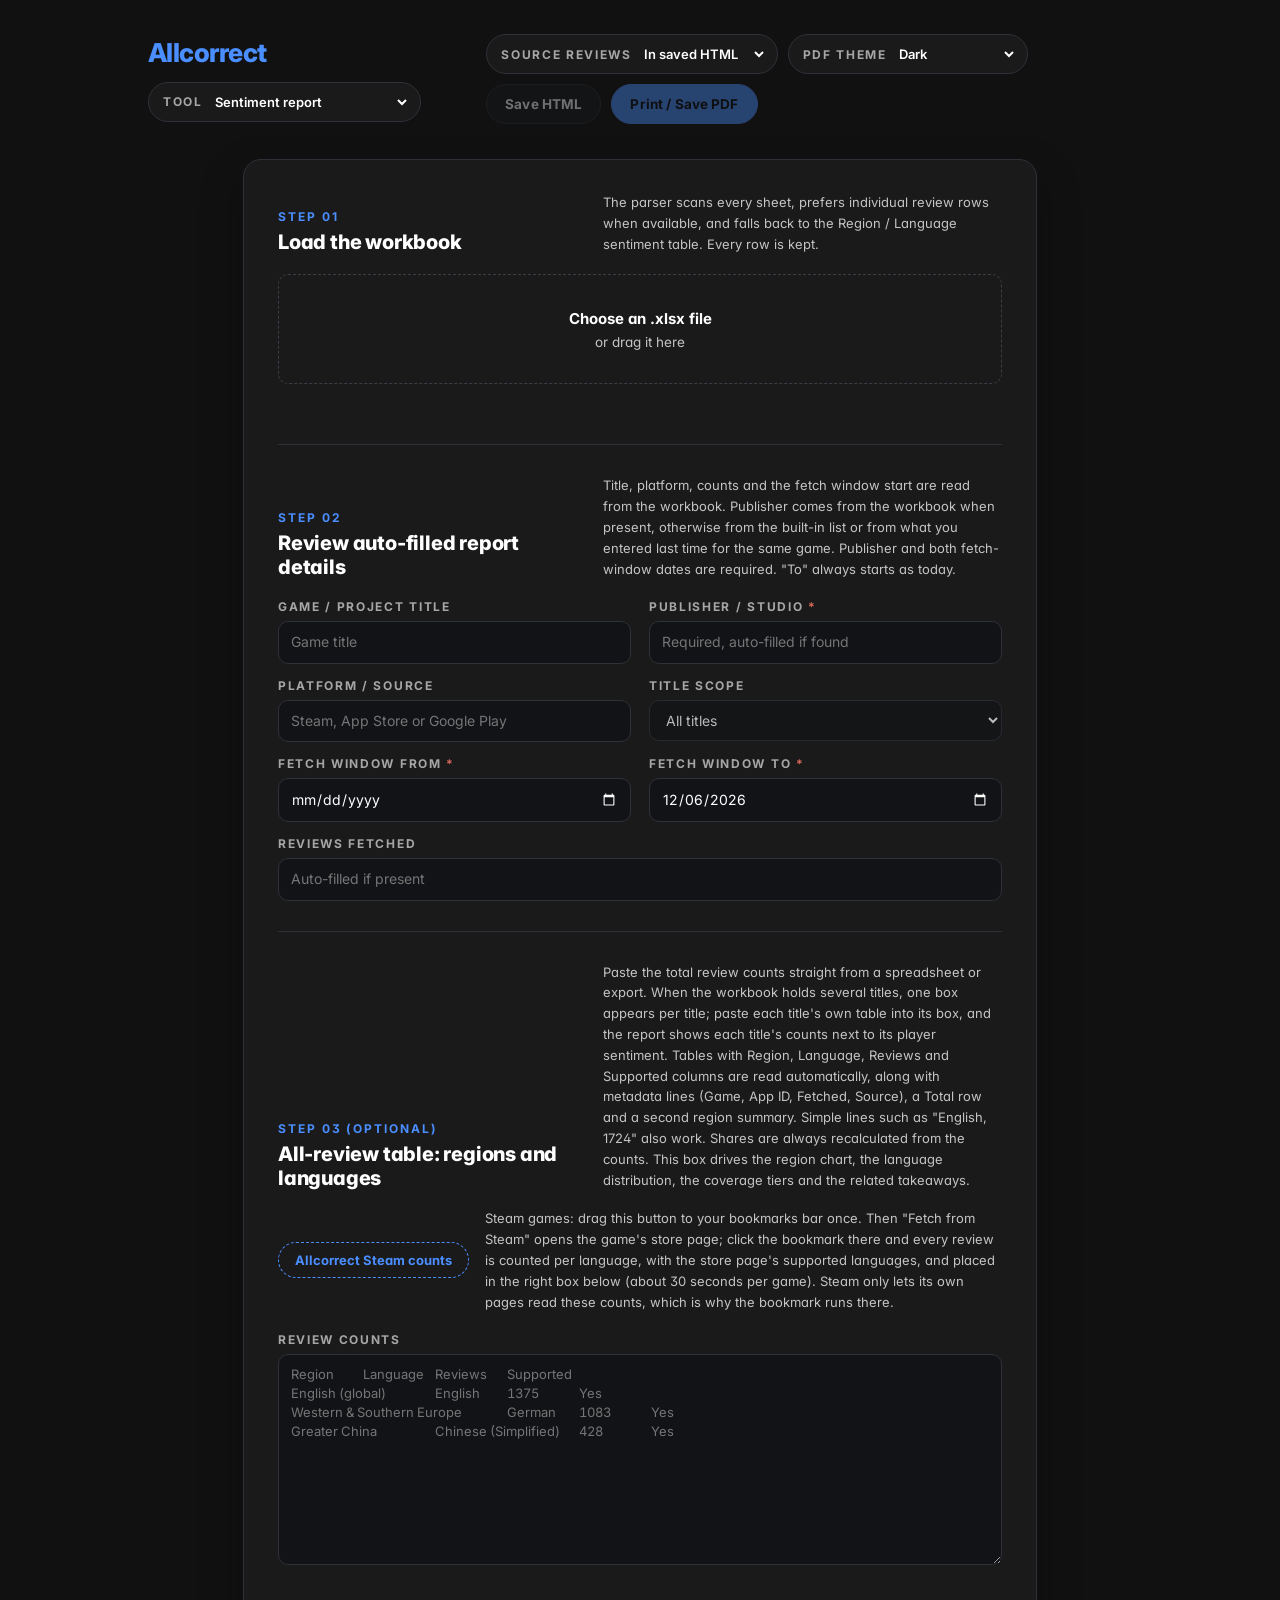
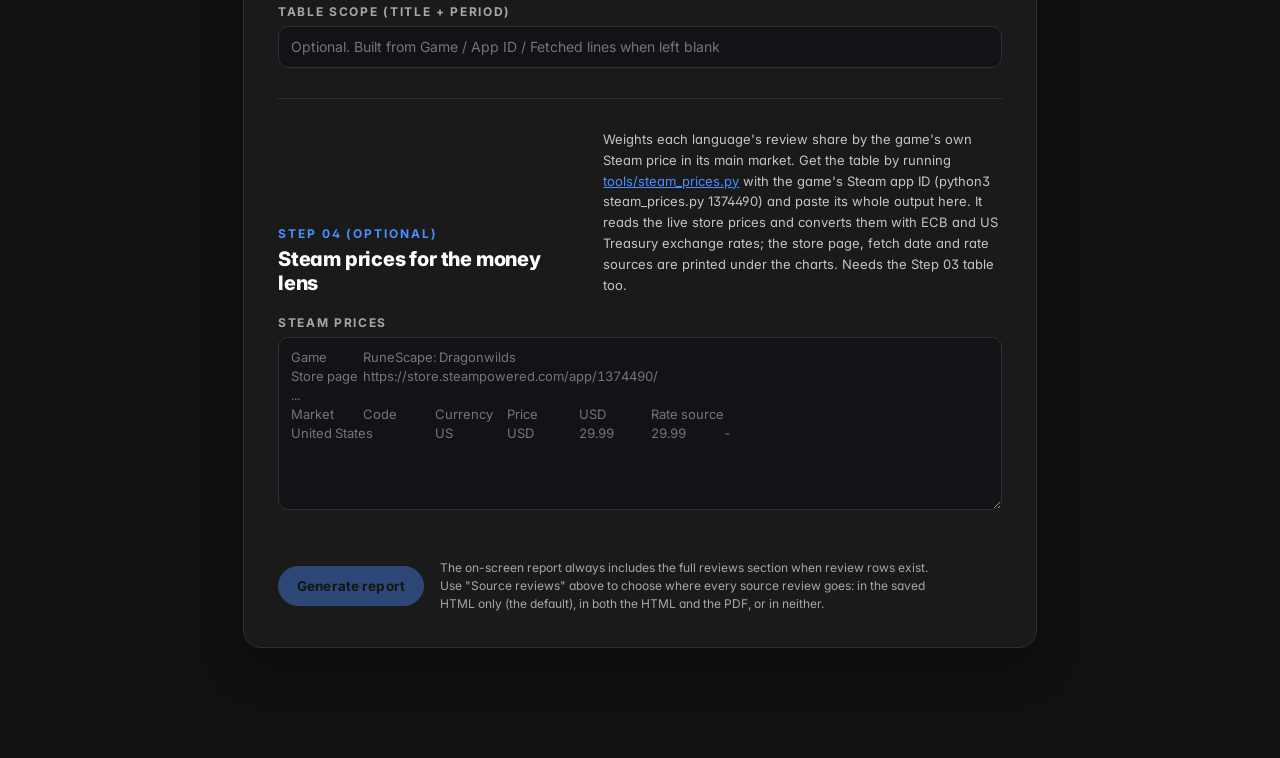
==== commit a62261af: "Add the Language recommendations tool; one Source reviews choice A Tool choice at the top switches b" ====
--- a/index.html
+++ b/index.html
@@ -7,7 +7,7 @@
   <link rel="preconnect" href="https://fonts.googleapis.com">
   <link rel="preconnect" href="https://fonts.gstatic.com" crossorigin>
   <link href="https://fonts.googleapis.com/css2?family=Inter:wght@400;500;600;700;800&display=swap" rel="stylesheet">
-  <link rel="stylesheet" href="styles.css?v=20261120l">
+  <link rel="stylesheet" href="styles.css?v=20261126d">
 </head>
 <body>
 
@@ -15,14 +15,21 @@
   <div class="toolbar no-print">
     <div class="brand-lockup">
       <div class="brand-mark"><span class="name">Allcorrect</span></div>
-      <span class="tag">Sentiment report generator</span>
+      <label class="print-control tool-control" for="toolSelect">
+        <span>Tool</span>
+        <select id="toolSelect">
+          <option value="sentiment">Sentiment report</option>
+          <option value="langrec">Language recommendations</option>
+        </select>
+      </label>
     </div>
     <div class="toolbar-actions">
-      <label class="print-control" for="printMode">
-        <span>Content</span>
-        <select id="printMode">
-          <option value="report">Report only</option>
-          <option value="report-reviews">Report + reviews</option>
+      <label class="print-control" for="reviewsMode">
+        <span>Source reviews</span>
+        <select id="reviewsMode">
+          <option value="html">In saved HTML</option>
+          <option value="both">In HTML and PDF</option>
+          <option value="none">Leave out</option>
         </select>
       </label>
       <label class="print-control" for="printTheme">
@@ -142,13 +149,78 @@
 
     <div class="panel-actions">
       <button id="generateBtn" class="primary" disabled>Generate report</button>
-      <span class="action-note">The on-screen report always includes the full reviews section when review rows exist. Use "Content" above to choose whether the PDF or saved HTML includes the source reviews.</span>
-    </div>
+      <span class="action-note">The on-screen report always includes the full reviews section when review rows exist. Use "Source reviews" above to choose where every source review goes: in the saved HTML only (the default), in both the HTML and the PDF, or in neither.</span>
+    </div>
+  </div>
+
+  <div class="panel no-print" id="recPanel" hidden>
+    <div class="panel-head">
+      <div>
+        <div class="step-label">Step 01</div>
+        <h2>Reviews on comparable titles</h2>
+      </div>
+      <p class="hint">Paste the table of Steam reviews per language on similar games: a Language column, then one "... Reviews" column per title (% and average columns are allowed and recalculated). Copied straight from Google Sheets or Excel, shaded language cells are taken as the languages your game already covers; a "Covered" column works too, and you can change the ticks in Step 03.</p>
+    </div>
+    <div class="field-grid">
+      <div class="field span2">
+        <label for="r-reviews">Reviews per language</label>
+        <textarea id="r-reviews" rows="10" spellcheck="false" placeholder="Language&#9;Warhammer 40,000: Rogue Trader – Reviews&#9;Warhammer 40,000: Rogue Trader – %&#9;Mass Effect Legendary Edition – Reviews&#10;English&#9;27,816&#9;55.5%&#9;46,277&#10;Russian&#9;8,747&#9;17.4%&#9;4,953"></textarea>
+        <div class="field-note" id="r-reviewsNote" aria-live="polite"></div>
+      </div>
+      <div class="field">
+        <label for="r-project">Your game</label>
+        <input id="r-project" placeholder="Read from &quot;Languages that are covered in ...&quot; when present">
+      </div>
+      <div class="field">
+        <label for="r-publisher">Publisher / studio</label>
+        <input id="r-publisher" placeholder="Optional, shown on the cover">
+      </div>
+    </div>
+
+    <div class="panel-divider"></div>
+    <div class="panel-head details-head">
+      <div>
+        <div class="step-label">Step 02</div>
+        <h2>Steam's price recommendation</h2>
+      </div>
+      <p class="hint">In Steamworks, enter your US base price in the pricing tool and copy the whole recommendation table: currency, then the exchange-rate, purchasing-power and multi-variable conversions. The multi-variable price is the one the formula uses; the exchange-rate price turns it back into US dollars so languages can be compared.</p>
+    </div>
+    <div class="field-grid">
+      <div class="field span2">
+        <label for="r-prices">Price recommendation</label>
+        <textarea id="r-prices" rows="10" spellcheck="false" placeholder="Conversion Method&#10;Currency&#10;Exchange-rate conversion only&#10;Purchasing power conversion only&#10;Multi-variable conversion&#10;GB Pounds&#10;£7.59&#10;£6.69&#10;£8.19&#10;Euros&#10;€8,99&#10;€7,59&#10;€9,69"></textarea>
+        <div class="field-note" id="r-pricesNote" aria-live="polite"></div>
+      </div>
+      <div class="field">
+        <label for="r-base">US base price (USD) <span class="required-mark" aria-hidden="true">*</span></label>
+        <input id="r-base" inputmode="decimal" placeholder="The price you entered in Steam, e.g. 9.99">
+      </div>
+      <div class="field">
+        <label for="r-perReview">Sales per review</label>
+        <input id="r-perReview" inputmode="decimal" value="30">
+      </div>
+    </div>
+
+    <div class="panel-divider"></div>
+    <div class="panel-head details-head">
+      <div>
+        <div class="step-label">Step 03</div>
+        <h2>Covered languages and currencies</h2>
+      </div>
+      <p class="hint">Tick the languages your game already ships with. Each language is priced in its main Steam market (English in US dollars, euro-market languages in euros, Brazilian Portuguese in reals and so on); change the currency where a language should use another market, or pick one for languages without a default, such as Turkish.</p>
+    </div>
+    <div class="rec-langs" id="r-langs"></div>
+
+    <div class="panel-actions">
+      <button id="recGenerateBtn" class="primary">Generate recommendations</button>
+      <span class="action-note">Potential revenue = average reviews per title × sales per review × regional price (multi-variable conversion), before taxes and Steam's commission.</span>
+    </div>
+    <div class="status-line" id="recStatusLine"></div>
   </div>
 
   <div id="report"></div>
 </div>
 
-  <script src="app.js?v=20261120l"></script>
+  <script src="app.js?v=20261126d"></script>
 </body>
 </html>
--- a/styles.css
+++ b/styles.css
@@ -159,7 +159,8 @@
   border-bottom:1px solid transparent;
 }
 .brand-lockup .tag{ display:none; }
-.brand-lockup{ display:flex; align-items:baseline; gap:12px; }
+.brand-lockup{ display:flex; align-items:center; gap:14px; flex-wrap:wrap; }
+.tool-control select{ font-weight:700; }
 .brand-mark{ display:flex; align-items:baseline; }
 .brand-mark .name{
   font-family:var(--font-display);
@@ -1499,3 +1500,71 @@
   .ml-name{ font-size:12.5px; }
   .region-chart .donut{ max-width:240px; margin:0 auto; }
 }
+
+/* ===== Language recommendations ===== */
+.rec-langs{ margin-top:18px; display:flex; flex-direction:column; }
+.rec-langs:empty{ display:none; }
+.rec-lang-head,.rec-lang-row{
+  display:grid;
+  grid-template-columns:minmax(0,1.4fr) minmax(0,1fr) minmax(0,1.4fr) minmax(0,1fr);
+  gap:12px;
+  align-items:center;
+  padding:7px 0;
+  border-bottom:1px solid var(--line-soft);
+  font-size:13.5px;
+}
+.rec-lang-head{ font-size:12px; font-weight:700; letter-spacing:var(--ls-label); text-transform:uppercase; color:var(--text-faint); border-bottom-color:var(--rule); }
+.rec-lang-row .nm{ font-weight:600; overflow-wrap:anywhere; }
+.rec-lang-row .tick{ display:flex; align-items:center; gap:8px; color:var(--text-dim); cursor:pointer; }
+.rec-lang-row .tick input{ width:16px; height:16px; accent-color:var(--blue); }
+.rec-lang-row select{
+  width:100%;
+  height:34px;
+  padding:0 8px;
+  border:1px solid var(--line);
+  border-radius:var(--radius-sm);
+  background:var(--bg-input);
+  color:var(--text);
+  font:inherit;
+}
+.rec-lang-row .pr{ font-variant-numeric:tabular-nums; color:var(--text); }
+.rec-lang-row .pr.missing{ color:var(--amber); }
+.formula .block-label{ margin-bottom:var(--sp-2); }
+.kpi-grid + .block{ margin-top:var(--sp-5); }
+.formula-eq{
+  font-family:var(--font-display);
+  font-size:19px;
+  font-weight:800;
+  line-height:1.4;
+  color:var(--blue);
+  text-wrap:pretty;
+}
+.formula-parts{ margin:var(--sp-4) 0 0; padding-left:1.2em; display:grid; gap:8px; font-size:var(--fs-body); line-height:1.6; color:var(--text-body); }
+.formula-parts b{ color:var(--text); }
+.tbl.rec-revenue,.tbl.rec-reviews,.tbl.rec-prices{ table-layout:fixed; font-size:13.5px; }
+.tbl.rec-revenue thead th,.tbl.rec-reviews thead th,.tbl.rec-prices thead th{ letter-spacing:.04em; }
+.tbl.rec-revenue th.c-lang{ width:21%; }
+.tbl.rec-revenue th.c-avg{ width:12%; }
+.tbl.rec-revenue th.c-price{ width:15%; }
+.tbl.rec-revenue th.c-bar{ width:20%; }
+.tbl.rec-revenue th.c-local{ width:16%; }
+.tbl.rec-revenue td.dist{ padding-left:var(--sp-2); padding-right:var(--sp-3); }
+.tbl.rec-reviews th.c-lang{ width:20%; }
+.tbl.rec-reviews thead th.num{ text-transform:none; letter-spacing:0; font-size:12px; line-height:1.3; overflow-wrap:anywhere; }
+.tbl.rec-reviews thead th.c-avg{ text-transform:uppercase; letter-spacing:.04em; }
+.tbl.rec-reviews th.c-avg{ width:12%; }
+.tbl.rec-prices th.c-lang{ width:30%; }
+.tbl.rec-revenue td.lang-name,.tbl.rec-reviews td.lang-name,.tbl.rec-prices td.lang-name{ font-weight:600; overflow-wrap:anywhere; }
+.tbl.rec-revenue td small,.tbl.rec-reviews td small,.tbl.rec-prices td small{ display:block; margin-top:2px; font-size:12px; font-weight:400; color:var(--text-faint); }
+.tbl.rec-revenue td.share,.tbl.rec-reviews td.share,.tbl.rec-prices td.share{ font-weight:700; color:var(--blue); }
+.tbl.rec-revenue tr.covered td,.tbl.rec-reviews tr.covered td{ color:var(--text-dim); }
+.tbl.rec-revenue tr.covered td.share{ color:var(--text-dim); }
+.dist-fill.muted{ background:var(--text-faint); }
+@media print{
+  .tbl.rec-revenue td,.tbl.rec-reviews td,.tbl.rec-prices td{ padding:3px var(--sp-2); }
+}
+@media screen and (max-width:860px){
+  .rec-lang-head{ display:none; }
+  .rec-lang-head,.rec-lang-row{ grid-template-columns:1fr 1fr; }
+  .tbl.rec-revenue th.c-bar,.tbl.rec-revenue td.dist{ display:none; }
+}
